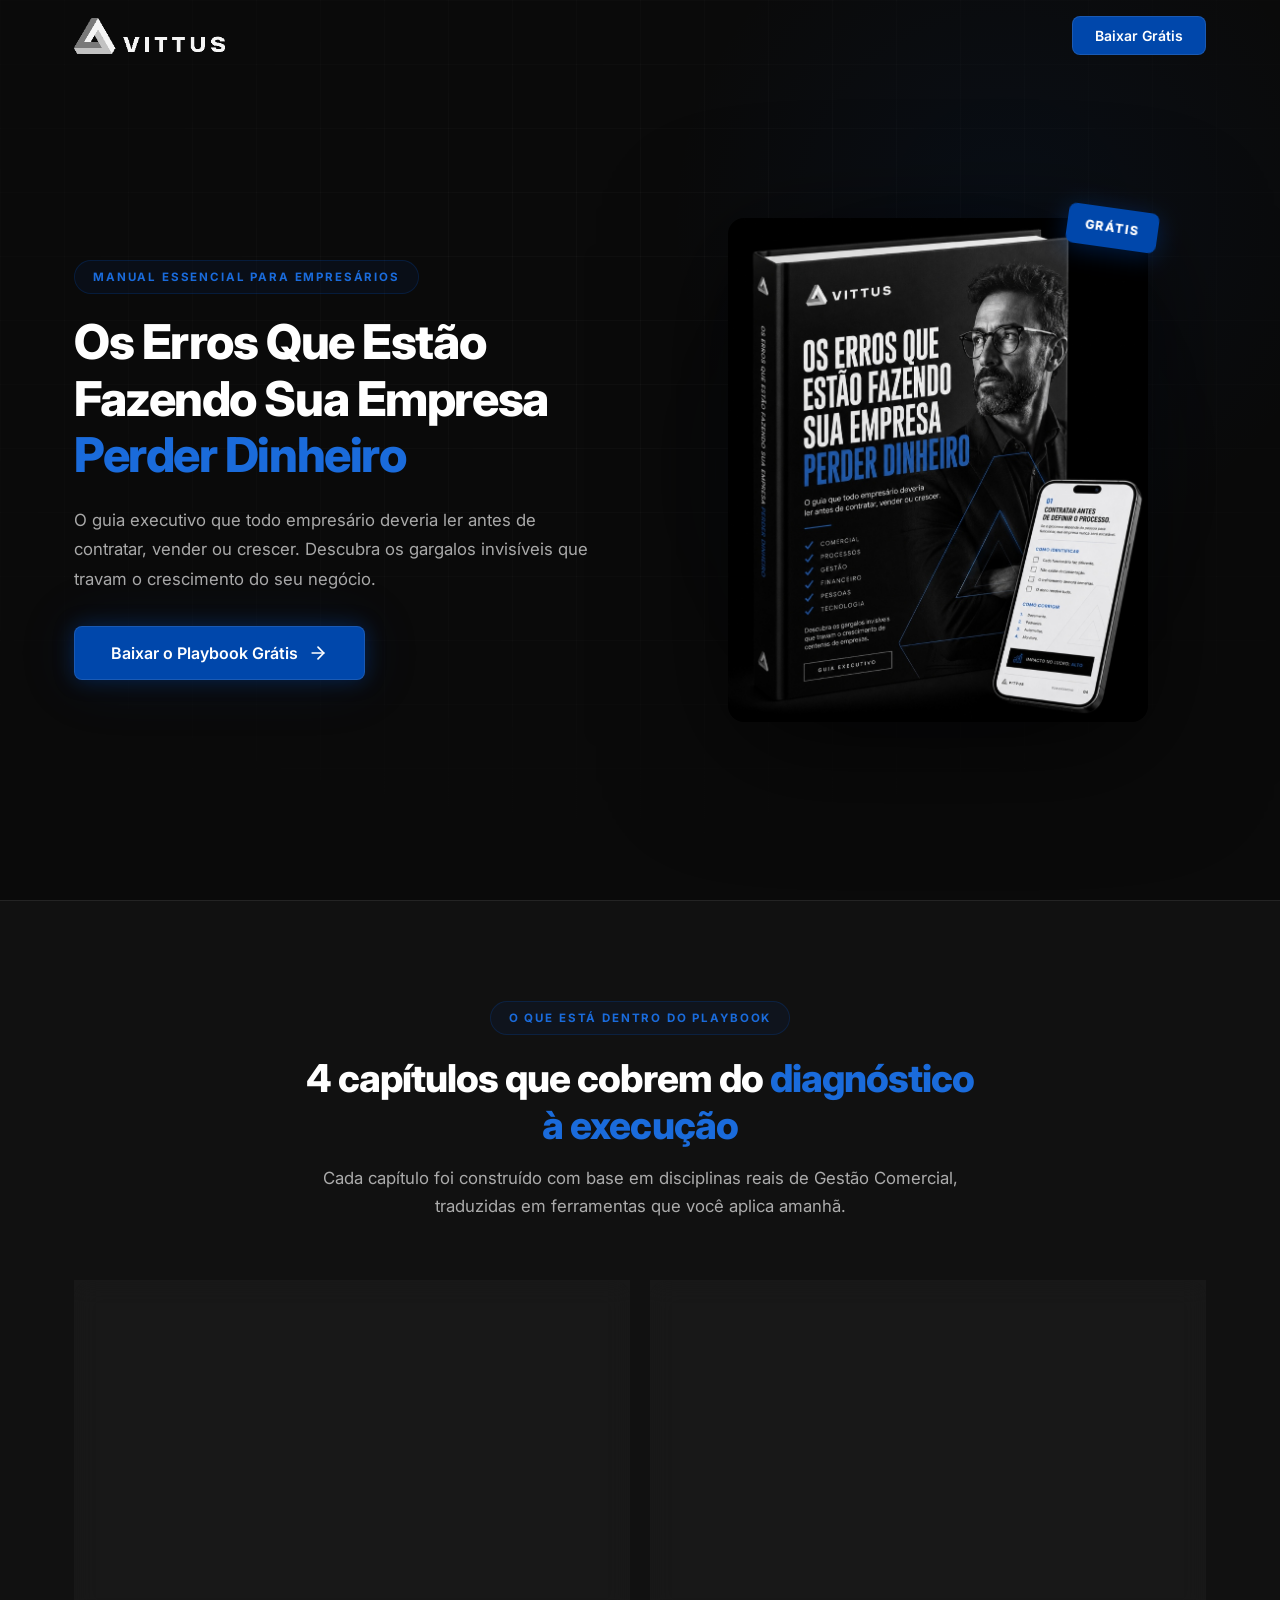
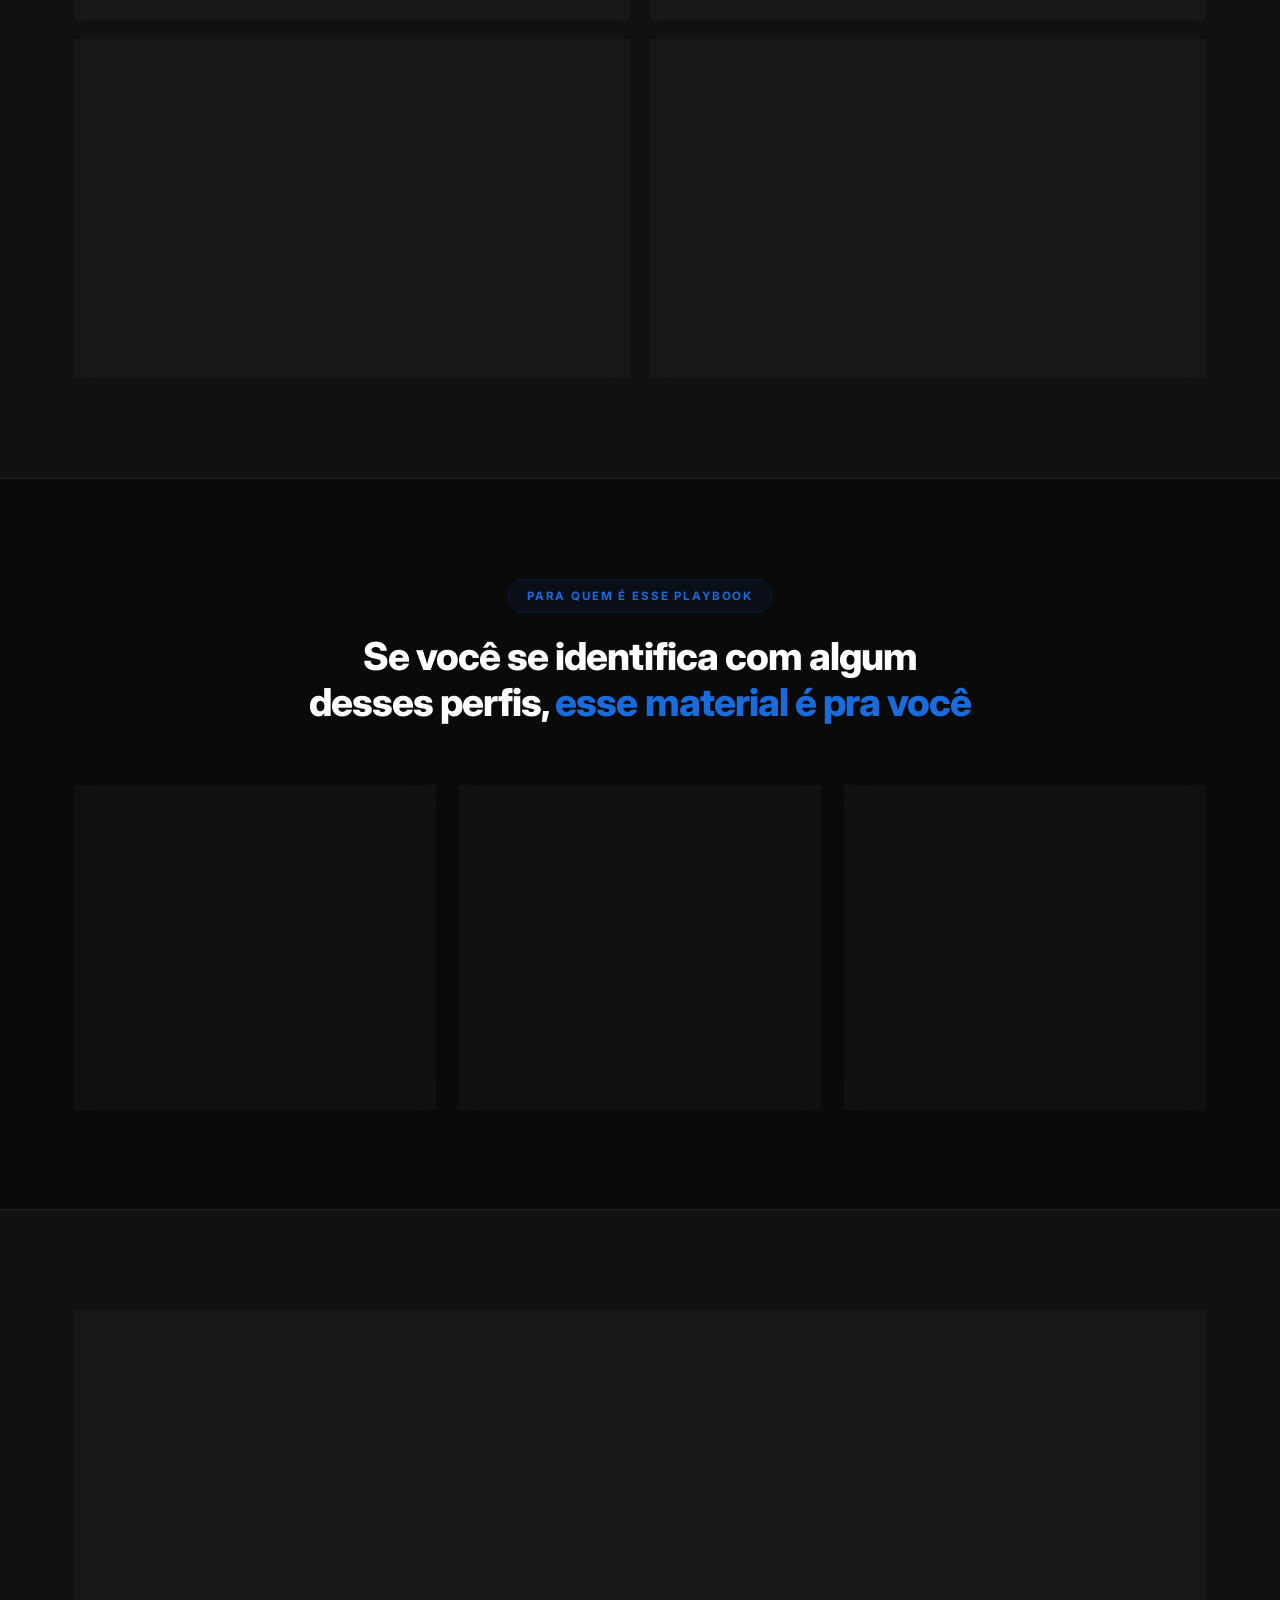
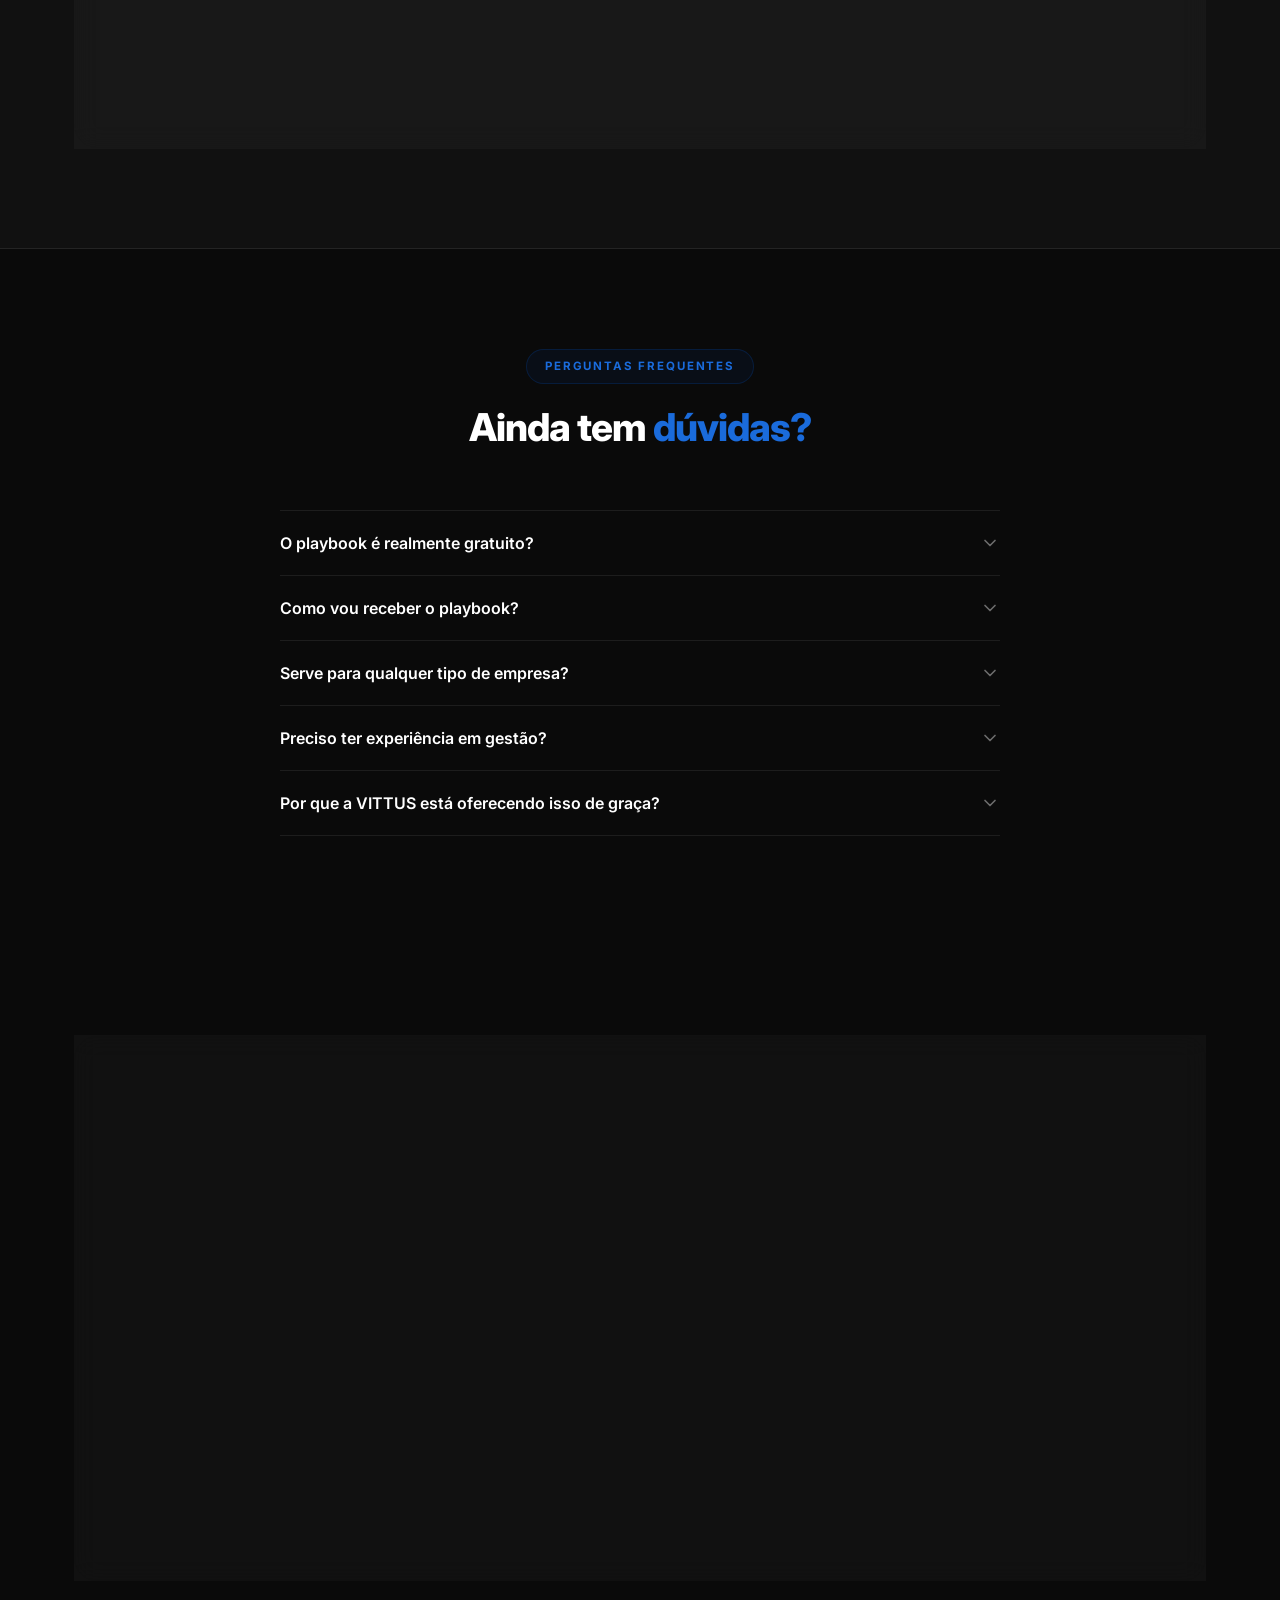
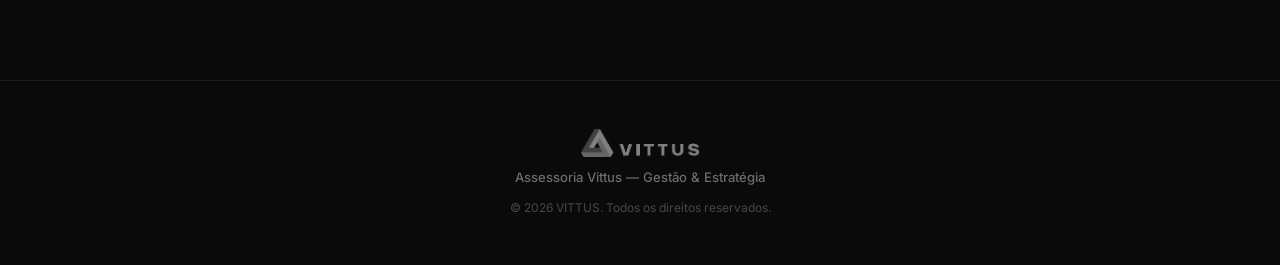
==== playbook/index.html @ aa360cd5 "feat: add playbook landing page" ====
<!DOCTYPE html>
<html lang="pt-BR">
<head>
  <meta charset="UTF-8">
  <meta name="viewport" content="width=device-width, initial-scale=1.0">
  <meta name="description" content="Playbook de Planejamento Estratégico — Manual completo com Porter, Mintzberg e BSC aplicados à realidade das empresas brasileiras. Baixe grátis.">
  <meta name="author" content="Assessoria Vittus — Gestão & Estratégia">
  <title>Playbook de Planejamento Estratégico | VITTUS</title>
  <link rel="preconnect" href="https://fonts.googleapis.com">
  <link rel="preconnect" href="https://fonts.gstatic.com" crossorigin>
  <link href="https://fonts.googleapis.com/css2?family=Inter:wght@400;500;600;700;800;900&display=swap" rel="stylesheet">
  <link rel="stylesheet" href="style.css">
  <link rel="icon" type="image/png" href="logo.png">
</head>
<body>

  <!-- ═══════════════════ HEADER ═══════════════════ -->
  <header class="header" id="header">
    <div class="container header__inner">
      <a href="#" class="header__logo">
        <img src="logo.png" alt="VITTUS — Gestão & Estratégia" width="130" height="auto">
      </a>
      <button class="btn btn--primary btn--sm" data-open-modal>Baixar Grátis</button>
    </div>
  </header>

  <!-- ═══════════════════ HERO ═══════════════════ -->
  <section class="hero">
    <div class="hero__bg-grid"></div>
    <div class="hero__radial-accent"></div>
    <div class="container hero__inner">
      <div class="hero__content reveal">
        <span class="kicker">MANUAL ESSENCIAL PARA EMPRESÁRIOS</span>
        <h1 class="hero__title">Os Erros Que Estão Fazendo Sua Empresa <span class="text-accent">Perder Dinheiro</span></h1>
        <p class="hero__subtitle">O guia executivo que todo empresário deveria ler antes de contratar, vender ou crescer. Descubra os gargalos invisíveis que travam o crescimento do seu negócio.</p>
        <button class="btn btn--primary btn--lg btn--glow" data-open-modal>
          <span>Baixar o Playbook Grátis</span>
          <svg width="20" height="20" viewBox="0 0 24 24" fill="none" stroke="currentColor" stroke-width="2" stroke-linecap="round" stroke-linejoin="round"><path d="M5 12h14"/><path d="m12 5 7 7-7 7"/></svg>
        </button>
      </div>
      <div class="hero__visual reveal">
        <div class="mockup-wrapper">
          <div class="mockup-glow"></div>
          <img src="mockup-playbook.jpg" alt="Playbook de Planejamento Estratégico VITTUS" class="mockup-img" loading="eager">
          <div class="stamp">GRÁTIS</div>
        </div>
      </div>
    </div>
    <div class="hero__fade-bottom"></div>
  </section>

  <!-- ═══════════════════ WHAT'S INSIDE ═══════════════════ -->
  <section class="section section--content" id="conteudo">
    <div class="container">
      <div class="section__header reveal">
        <span class="kicker">O QUE ESTÁ DENTRO DO PLAYBOOK</span>
        <h2 class="section__title">4 capítulos que cobrem do <span class="text-accent">diagnóstico à execução</span></h2>
        <p class="section__subtitle">Cada capítulo foi construído com base em disciplinas reais de Gestão Comercial, traduzidas em ferramentas que você aplica amanhã.</p>
      </div>
      <div class="cards-grid cards-grid--4">
        <div class="card reveal">
          <div class="card__chapter">Capítulo 01</div>
          <div class="card__icon">
            <svg width="32" height="32" viewBox="0 0 24 24" fill="none" stroke="currentColor" stroke-width="1.5" stroke-linecap="round" stroke-linejoin="round"><circle cx="12" cy="12" r="10"/><polygon points="10 8 16 12 10 16 10 8"/></svg>
          </div>
          <h3 class="card__title">Pensamento Estratégico</h3>
          <p class="card__text">Os 5 Ps de Mintzberg — Plano, Padrão, Posição, Perspectiva e Pretexto — e como cada um se aplica à evolução da estratégia corporativa. Da origem militar à demanda moderna.</p>
          <ul class="card__tags">
            <li>Mintzberg</li>
            <li>5 Ps</li>
            <li>Evolução Estratégica</li>
          </ul>
        </div>
        <div class="card reveal">
          <div class="card__chapter">Capítulo 02</div>
          <div class="card__icon">
            <svg width="32" height="32" viewBox="0 0 24 24" fill="none" stroke="currentColor" stroke-width="1.5" stroke-linecap="round" stroke-linejoin="round"><path d="M21 16V8a2 2 0 0 0-1-1.73l-7-4a2 2 0 0 0-2 0l-7 4A2 2 0 0 0 3 8v8a2 2 0 0 0 1 1.73l7 4a2 2 0 0 0 2 0l7-4A2 2 0 0 0 21 16z"/><polyline points="3.27 6.96 12 12.01 20.73 6.96"/><line x1="12" y1="22.08" x2="12" y2="12"/></svg>
          </div>
          <h3 class="card__title">Mapeamento Estratégico</h3>
          <p class="card__text">Cadeia de Valor de Porter aplicada às atividades primárias e de apoio, Benchmarking competitivo estruturado e Matriz SWOT integrada com exemplos práticos de implementação.</p>
          <ul class="card__tags">
            <li>Porter</li>
            <li>SWOT</li>
            <li>Benchmarking</li>
          </ul>
        </div>
        <div class="card reveal">
          <div class="card__chapter">Capítulo 03</div>
          <div class="card__icon">
            <svg width="32" height="32" viewBox="0 0 24 24" fill="none" stroke="currentColor" stroke-width="1.5" stroke-linecap="round" stroke-linejoin="round"><path d="M17 21v-2a4 4 0 0 0-4-4H5a4 4 0 0 0-4 4v2"/><circle cx="9" cy="7" r="4"/><path d="M23 21v-2a4 4 0 0 0-3-3.87"/><path d="M16 3.13a4 4 0 0 1 0 7.75"/></svg>
          </div>
          <h3 class="card__title">Gestão Estratégica de Pessoas</h3>
          <p class="card__text">Balanced Scorecard aplicado ao capital humano — as 4 perspectivas (financeira, clientes, processos, aprendizado), dimensionamento de recursos e avaliação de desempenho organizacional.</p>
          <ul class="card__tags">
            <li>BSC</li>
            <li>Capital Humano</li>
            <li>Desempenho</li>
          </ul>
        </div>
        <div class="card reveal">
          <div class="card__chapter">Caso Prático</div>
          <div class="card__icon">
            <svg width="32" height="32" viewBox="0 0 24 24" fill="none" stroke="currentColor" stroke-width="1.5" stroke-linecap="round" stroke-linejoin="round"><path d="M22 11.08V12a10 10 0 1 1-5.93-9.14"/><polyline points="22 4 12 14.01 9 11.01"/></svg>
          </div>
          <h3 class="card__title">Estudo de Caso: Performance</h3>
          <p class="card__text">O plano de ação exato que aplicamos na Performance: como tiramos a marca do caos operacional e da falta de processos e a transformamos em uma empresa estruturada com vendas previsíveis e escala de lucro.</p>
          <ul class="card__tags">
            <li>Caso Real</li>
            <li>Processos & Rotina</li>
            <li>Escala Lucrativa</li>
          </ul>
        </div>
      </div>
    </div>
  </section>

  <!-- ═══════════════════ WHO IT'S FOR ═══════════════════ -->
  <section class="section section--audience">
    <div class="container">
      <div class="section__header reveal">
        <span class="kicker">PARA QUEM É ESSE PLAYBOOK</span>
        <h2 class="section__title">Se você se identifica com algum desses perfis, <span class="text-accent">esse material é pra você</span></h2>
      </div>
      <div class="audience-grid">
        <div class="audience-card reveal">
          <div class="audience-card__icon">💼</div>
          <h3 class="audience-card__title">Empresários</h3>
          <p class="audience-card__text">Que querem sair do operacional do dia a dia e finalmente ter um plano claro para direcionar o crescimento do negócio com visão de longo prazo.</p>
        </div>
        <div class="audience-card reveal">
          <div class="audience-card__icon">📊</div>
          <h3 class="audience-card__title">Gestores</h3>
          <p class="audience-card__text">Que precisam alinhar equipe e resultados usando metodologia real — não achismo — para entregar metas com consistência e previsibilidade.</p>
        </div>
        <div class="audience-card reveal">
          <div class="audience-card__icon">🚀</div>
          <h3 class="audience-card__title">Empreendedores</h3>
          <p class="audience-card__text">Que estão estruturando o negócio pela primeira vez e precisam de uma base sólida para não construir sobre areia — da estratégia à gestão de pessoas.</p>
        </div>
      </div>
    </div>
  </section>

  <!-- ═══════════════════ WHY VITTUS ═══════════════════ -->
  <section class="section section--vittus">
    <div class="container">
      <div class="vittus-block reveal">
        <div class="vittus-block__content">
          <span class="kicker">QUEM ESTÁ POR TRÁS</span>
          <h2 class="section__title">Por que a <span class="text-accent">VITTUS</span> criou esse material?</h2>
          <p class="vittus-block__text">A <strong>Assessoria Vittus — Gestão & Estratégia</strong> nasceu com um propósito: levar inteligência estratégica de verdade para empresas brasileiras que querem crescer com método.</p>
          <p class="vittus-block__text">Este playbook foi construído a partir de fundamentos reais da formação em <strong>Gestão Comercial</strong> — não é conteúdo genérico de internet. Cada framework, cada modelo e cada estudo de caso foi selecionado por relevância prática e aplicabilidade imediata.</p>
          <p class="vittus-block__text">Nosso compromisso é transformar conhecimento acadêmico em vantagem competitiva real para o seu negócio.</p>
        </div>
        <div class="vittus-block__visual">
          <div class="vittus-logo-showcase">
            <img src="logo.png" alt="VITTUS Logo" class="vittus-logo-img">
            <span class="vittus-logo-label">Gestão & Estratégia</span>
          </div>
        </div>
      </div>
    </div>
  </section>

  <!-- ═══════════════════ FAQ ═══════════════════ -->
  <section class="section section--faq" id="faq">
    <div class="container">
      <div class="section__header reveal">
        <span class="kicker">PERGUNTAS FREQUENTES</span>
        <h2 class="section__title">Ainda tem <span class="text-accent">dúvidas?</span></h2>
      </div>
      <div class="faq-list reveal">
        <div class="faq-item">
          <button class="faq-question" aria-expanded="false">
            <span>O playbook é realmente gratuito?</span>
            <svg class="faq-chevron" width="20" height="20" viewBox="0 0 24 24" fill="none" stroke="currentColor" stroke-width="2" stroke-linecap="round" stroke-linejoin="round"><polyline points="6 9 12 15 18 9"/></svg>
          </button>
          <div class="faq-answer">
            <p>Sim, 100% gratuito. Sem pegadinhas, sem cobranças escondidas. Basta preencher o formulário com seus dados e você receberá o playbook completo diretamente no seu e-mail.</p>
          </div>
        </div>
        <div class="faq-item">
          <button class="faq-question" aria-expanded="false">
            <span>Como vou receber o playbook?</span>
            <svg class="faq-chevron" width="20" height="20" viewBox="0 0 24 24" fill="none" stroke="currentColor" stroke-width="2" stroke-linecap="round" stroke-linejoin="round"><polyline points="6 9 12 15 18 9"/></svg>
          </button>
          <div class="faq-answer">
            <p>Diretamente no seu e-mail, em poucos minutos após o envio do formulário. O playbook chega em formato PDF, otimizado para leitura em qualquer dispositivo.</p>
          </div>
        </div>
        <div class="faq-item">
          <button class="faq-question" aria-expanded="false">
            <span>Serve para qualquer tipo de empresa?</span>
            <svg class="faq-chevron" width="20" height="20" viewBox="0 0 24 24" fill="none" stroke="currentColor" stroke-width="2" stroke-linecap="round" stroke-linejoin="round"><polyline points="6 9 12 15 18 9"/></svg>
          </button>
          <div class="faq-answer">
            <p>Sim. As metodologias abordadas — Porter, Mintzberg, BSC — são universais e aplicáveis a qualquer porte e segmento. O playbook traz exemplos práticos que facilitam a adaptação para a sua realidade específica.</p>
          </div>
        </div>
        <div class="faq-item">
          <button class="faq-question" aria-expanded="false">
            <span>Preciso ter experiência em gestão?</span>
            <svg class="faq-chevron" width="20" height="20" viewBox="0 0 24 24" fill="none" stroke="currentColor" stroke-width="2" stroke-linecap="round" stroke-linejoin="round"><polyline points="6 9 12 15 18 9"/></svg>
          </button>
          <div class="faq-answer">
            <p>Não. O material foi escrito para ser acessível mesmo para quem está começando. Os conceitos são explicados de forma clara, com exemplos reais e aplicação passo a passo.</p>
          </div>
        </div>
        <div class="faq-item">
          <button class="faq-question" aria-expanded="false">
            <span>Por que a VITTUS está oferecendo isso de graça?</span>
            <svg class="faq-chevron" width="20" height="20" viewBox="0 0 24 24" fill="none" stroke="currentColor" stroke-width="2" stroke-linecap="round" stroke-linejoin="round"><polyline points="6 9 12 15 18 9"/></svg>
          </button>
          <div class="faq-answer">
            <p>Porque acreditamos que a primeira impressão precisa ser de valor real. Queremos que você conheça a profundidade do nosso trabalho antes de qualquer conversa comercial. Se o playbook te ajudar, imagine o que uma consultoria personalizada pode fazer.</p>
          </div>
        </div>
      </div>
    </div>
  </section>

  <!-- ═══════════════════ FINAL CTA ═══════════════════ -->
  <section class="section section--final-cta">
    <div class="container">
      <div class="final-cta reveal">
        <div class="final-cta__glow"></div>
        <span class="kicker">SEU PRÓXIMO PASSO COMEÇA AQUI</span>
        <h2 class="final-cta__title">A diferença entre empresas que <span class="text-accent">crescem</span> e as que estagnam é uma só: <span class="text-accent">planejamento</span></h2>
        <p class="final-cta__text">Porter, Mintzberg e Balanced Scorecard reunidos em um único material prático. Baixe agora, aplique amanhã e comece a ver resultados.</p>
        <button class="btn btn--primary btn--lg btn--glow" data-open-modal>
          <span>Quero o Playbook Grátis</span>
          <svg width="20" height="20" viewBox="0 0 24 24" fill="none" stroke="currentColor" stroke-width="2" stroke-linecap="round" stroke-linejoin="round"><path d="M5 12h14"/><path d="m12 5 7 7-7 7"/></svg>
        </button>
      </div>
    </div>
  </section>

  <!-- ═══════════════════ FOOTER ═══════════════════ -->
  <footer class="footer">
    <div class="container footer__inner">
      <img src="logo.png" alt="VITTUS" class="footer__logo" width="100">
      <p class="footer__tagline">Assessoria Vittus — Gestão & Estratégia</p>
      <p class="footer__copy">&copy; 2026 VITTUS. Todos os direitos reservados.</p>
    </div>
  </footer>

  <!-- ═══════════════════ MODAL ═══════════════════ -->
  <div class="modal-overlay" id="leadModal" role="dialog" aria-modal="true" aria-labelledby="modalTitle">
    <div class="modal">
      <button class="modal__close" id="modalClose" aria-label="Fechar">
        <svg width="24" height="24" viewBox="0 0 24 24" fill="none" stroke="currentColor" stroke-width="2" stroke-linecap="round" stroke-linejoin="round"><line x1="18" y1="6" x2="6" y2="18"/><line x1="6" y1="6" x2="18" y2="18"/></svg>
      </button>
      <div class="modal__header">
        <div class="modal__icon">📘</div>
        <h2 class="modal__title" id="modalTitle">Receba o Playbook no seu e-mail</h2>
        <p class="modal__subtitle">Preencha os dados abaixo e enviaremos o material completo direto na sua caixa de entrada.</p>
      </div>
      <form class="modal__form" id="leadForm" novalidate>
        <div class="form-group">
          <label for="name">Nome Completo</label>
          <input type="text" id="name" name="name" placeholder="Seu nome completo" required autocomplete="name">
          <span class="form-error" data-error="name"></span>
        </div>
        <div class="form-group">
          <label for="email">E-mail</label>
          <input type="email" id="email" name="email" placeholder="seu@email.com" required autocomplete="email">
          <span class="form-error" data-error="email"></span>
        </div>
        <div class="form-group">
          <label for="phone">WhatsApp</label>
          <input type="tel" id="phone" name="phone" placeholder="(00) 00000-0000" required autocomplete="tel">
          <span class="form-error" data-error="phone"></span>
        </div>
        <button type="submit" class="btn btn--primary btn--lg btn--full btn--glow" id="submitBtn">
          <span class="btn__text">Enviar e Receber o Playbook</span>
          <span class="btn__loading" hidden>
            <svg class="spinner" width="20" height="20" viewBox="0 0 24 24"><circle cx="12" cy="12" r="10" fill="none" stroke="currentColor" stroke-width="3" stroke-dasharray="30 70" stroke-linecap="round"/></svg>
            Enviando...
          </span>
        </button>
        <p class="modal__privacy">
          <svg width="14" height="14" viewBox="0 0 24 24" fill="none" stroke="currentColor" stroke-width="2" stroke-linecap="round" stroke-linejoin="round"><rect x="3" y="11" width="18" height="11" rx="2" ry="2"/><path d="M7 11V7a5 5 0 0 1 10 0v4"/></svg>
          Seus dados estão 100% seguros. Não enviamos spam.
        </p>
      </form>
      <!-- Success State -->
      <div class="modal__success" id="modalSuccess" hidden>
        <div class="success-icon">📧</div>
        <h3>Playbook enviado no seu e-mail!</h3>
        <p class="success-message">Agora, agende seu Diagnóstico Gratuito para saber como aplicar no seu negócio. Redirecionando...</p>
        <div class="success-progress">
          <div class="success-progress__bar"></div>
        </div>
      </div>
    </div>
  </div>

  <script src="script.js"></script>
</body>
</html>
---- playbook/style.css ----
/* ═══════════════════════════════════════════════════════
   VITTUS PLAYBOOK — Premium Dark Landing Page
   ═══════════════════════════════════════════════════════ */

/* ── Custom Properties ───────────────────────────────── */
:root {
  --bg-primary: #0a0a0a;
  --bg-secondary: #111111;
  --bg-tertiary: #0e0e0e;
  --bg-card: rgba(255, 255, 255, 0.03);
  --bg-card-hover: rgba(255, 255, 255, 0.06);
  --text-primary: #ffffff;
  --text-secondary: rgba(255, 255, 255, 0.65);
  --text-tertiary: rgba(255, 255, 255, 0.4);
  --accent: #0047AB;
  --accent-light: #1a6bdb;
  --accent-lighter: #3d85e0;
  --accent-glow: rgba(0, 71, 171, 0.4);
  --accent-glow-strong: rgba(0, 71, 171, 0.6);
  --accent-subtle: rgba(0, 71, 171, 0.08);
  --accent-border: rgba(0, 71, 171, 0.25);
  --border: rgba(255, 255, 255, 0.08);
  --border-hover: rgba(255, 255, 255, 0.15);
  --radius-sm: 8px;
  --radius-md: 12px;
  --radius-lg: 16px;
  --radius-xl: 24px;
  --radius-full: 9999px;
  --font: 'Inter', -apple-system, BlinkMacSystemFont, 'Segoe UI', sans-serif;
  --transition: 0.3s cubic-bezier(0.4, 0, 0.2, 1);
  --transition-slow: 0.5s cubic-bezier(0.4, 0, 0.2, 1);
  --container: 1180px;
}

/* ── Reset & Base ────────────────────────────────────── */
*, *::before, *::after {
  margin: 0;
  padding: 0;
  box-sizing: border-box;
}

html {
  scroll-behavior: smooth;
  -webkit-font-smoothing: antialiased;
  -moz-osx-font-smoothing: grayscale;
}

body {
  font-family: var(--font);
  background: var(--bg-primary);
  color: var(--text-primary);
  line-height: 1.6;
  overflow-x: hidden;
}

img {
  max-width: 100%;
  height: auto;
  display: block;
}

button {
  cursor: pointer;
  font-family: inherit;
  border: none;
  background: none;
}

a {
  text-decoration: none;
  color: inherit;
}

input {
  font-family: inherit;
}

/* ── Container ───────────────────────────────────────── */
.container {
  width: 100%;
  max-width: var(--container);
  margin: 0 auto;
  padding: 0 24px;
}

/* ── Typography ──────────────────────────────────────── */
.text-accent {
  color: var(--accent-light);
}

.kicker {
  display: inline-block;
  font-size: 0.72rem;
  font-weight: 700;
  letter-spacing: 0.16em;
  color: var(--accent-light);
  background: var(--accent-subtle);
  border: 1px solid var(--accent-border);
  padding: 7px 18px;
  border-radius: var(--radius-full);
  margin-bottom: 20px;
}

/* ── Buttons ─────────────────────────────────────────── */
.btn {
  display: inline-flex;
  align-items: center;
  justify-content: center;
  gap: 10px;
  font-weight: 600;
  border-radius: var(--radius-sm);
  transition: all var(--transition);
  position: relative;
  overflow: hidden;
  white-space: nowrap;
}

.btn--primary {
  background: var(--accent);
  color: #fff;
  border: 1px solid rgba(255, 255, 255, 0.1);
}

.btn--primary:hover {
  background: var(--accent-light);
  transform: translateY(-2px);
  box-shadow: 0 8px 24px rgba(0, 71, 171, 0.3);
}

.btn--outline {
  background: transparent;
  color: var(--text-secondary);
  border: 1px solid var(--border-hover);
}

.btn--outline:hover {
  background: rgba(255, 255, 255, 0.04);
  color: var(--text-primary);
  border-color: rgba(255, 255, 255, 0.25);
}

.btn--sm {
  padding: 10px 22px;
  font-size: 0.875rem;
}

.btn--lg {
  padding: 16px 36px;
  font-size: 1rem;
}

.btn--full {
  width: 100%;
}

.btn--glow {
  box-shadow: 0 0 20px var(--accent-glow), 0 0 60px rgba(0, 71, 171, 0.15);
}

.btn--glow:hover {
  box-shadow: 0 0 30px var(--accent-glow-strong), 0 0 80px rgba(0, 71, 171, 0.25);
}

/* Animated gradient border on CTA */
.btn--lg::before {
  content: '';
  position: absolute;
  inset: -2px;
  border-radius: inherit;
  background: linear-gradient(135deg, var(--accent), transparent 40%, transparent 60%, var(--accent));
  background-size: 300% 300%;
  animation: gradientShift 4s ease infinite;
  z-index: -1;
  opacity: 0;
  transition: opacity var(--transition);
}

.btn--lg:hover::before {
  opacity: 1;
}

@keyframes gradientShift {
  0%, 100% { background-position: 0% 50%; }
  50% { background-position: 100% 50%; }
}

/* ═══════════════════════════════════════════════════════
   HEADER
   ═══════════════════════════════════════════════════════ */
.header {
  position: fixed;
  top: 0;
  left: 0;
  right: 0;
  z-index: 100;
  padding: 16px 0;
  transition: all var(--transition);
  background: transparent;
}

.header.scrolled {
  background: rgba(10, 10, 10, 0.88);
  backdrop-filter: blur(24px) saturate(180%);
  -webkit-backdrop-filter: blur(24px) saturate(180%);
  border-bottom: 1px solid var(--border);
  padding: 12px 0;
}

.header__inner {
  display: flex;
  align-items: center;
  justify-content: space-between;
}

.header__logo img {
  height: 36px;
  width: auto;
}

/* ═══════════════════════════════════════════════════════
   HERO SECTION
   ═══════════════════════════════════════════════════════ */
.hero {
  position: relative;
  min-height: 100vh;
  display: flex;
  align-items: center;
  padding: 120px 0 80px;
  overflow: hidden;
}

/* Subtle grid pattern */
.hero__bg-grid {
  position: absolute;
  inset: 0;
  background-image:
    linear-gradient(rgba(255, 255, 255, 0.025) 1px, transparent 1px),
    linear-gradient(90deg, rgba(255, 255, 255, 0.025) 1px, transparent 1px);
  background-size: 64px 64px;
  mask-image: radial-gradient(ellipse 80% 70% at 50% 35%, black 20%, transparent 100%);
  -webkit-mask-image: radial-gradient(ellipse 80% 70% at 50% 35%, black 20%, transparent 100%);
}

/* Radial accent glow */
.hero__radial-accent {
  position: absolute;
  top: -20%;
  right: -10%;
  width: 800px;
  height: 800px;
  background: radial-gradient(circle, rgba(0, 71, 171, 0.08) 0%, transparent 60%);
  pointer-events: none;
}

.hero__inner {
  display: grid;
  grid-template-columns: 1fr 1fr;
  gap: 60px;
  align-items: center;
  position: relative;
  z-index: 1;
}

.hero__content {
  max-width: 580px;
}

.hero__title {
  font-size: clamp(1.85rem, 3.8vw, 3rem);
  font-weight: 800;
  line-height: 1.18;
  margin-bottom: 22px;
  letter-spacing: -0.03em;
}

.hero__subtitle {
  font-size: 1.05rem;
  color: var(--text-secondary);
  line-height: 1.75;
  margin-bottom: 32px;
}

.hero__proof {
  display: flex;
  align-items: center;
  gap: 24px;
  margin-top: 40px;
}

.proof-item {
  display: flex;
  flex-direction: column;
}

.proof-item strong {
  font-size: 1.5rem;
  font-weight: 800;
  color: var(--text-primary);
  letter-spacing: -0.02em;
}

.proof-item span {
  font-size: 0.75rem;
  color: var(--text-tertiary);
  text-transform: uppercase;
  letter-spacing: 0.08em;
  font-weight: 500;
}

.proof-divider {
  width: 1px;
  height: 36px;
  background: var(--border);
}

/* Mockup */
.hero__visual {
  display: flex;
  justify-content: center;
  align-items: center;
}

.mockup-wrapper {
  position: relative;
  display: flex;
  justify-content: center;
  align-items: center;
}

.mockup-glow {
  position: absolute;
  width: 85%;
  height: 85%;
  background: radial-gradient(circle, var(--accent-glow-strong) 0%, rgba(0, 71, 171, 0.15) 40%, transparent 70%);
  border-radius: 50%;
  filter: blur(60px);
  animation: glowPulse 4s ease-in-out infinite;
}

@keyframes glowPulse {
  0%, 100% { opacity: 0.5; transform: scale(1); }
  50% { opacity: 0.9; transform: scale(1.1); }
}

.mockup-img {
  position: relative;
  z-index: 2;
  max-width: 420px;
  width: 100%;
  border-radius: var(--radius-lg);
  animation: float 6s ease-in-out infinite;
  filter: drop-shadow(0 25px 60px rgba(0, 0, 0, 0.6));
}

@keyframes float {
  0%, 100% { transform: translateY(0) rotate(0deg); }
  25% { transform: translateY(-10px) rotate(0.5deg); }
  50% { transform: translateY(-18px) rotate(0deg); }
  75% { transform: translateY(-8px) rotate(-0.5deg); }
}

.stamp {
  position: absolute;
  top: -10px;
  right: -10px;
  z-index: 3;
  background: var(--accent);
  color: #fff;
  font-size: 0.78rem;
  font-weight: 800;
  letter-spacing: 0.12em;
  padding: 10px 18px;
  border-radius: var(--radius-sm);
  box-shadow: 0 4px 24px var(--accent-glow);
  transform: rotate(8deg);
  animation: stampPop 0.5s ease 1s both;
}

@keyframes stampPop {
  0% { transform: rotate(8deg) scale(0); }
  60% { transform: rotate(8deg) scale(1.15); }
  100% { transform: rotate(8deg) scale(1); }
}

.hero__fade-bottom {
  position: absolute;
  bottom: 0;
  left: 0;
  right: 0;
  height: 140px;
  background: linear-gradient(to bottom, transparent, var(--bg-primary));
  pointer-events: none;
}

/* ═══════════════════════════════════════════════════════
   SECTIONS COMMON
   ═══════════════════════════════════════════════════════ */
.section {
  padding: 100px 0;
  position: relative;
}

.section__header {
  text-align: center;
  max-width: 680px;
  margin: 0 auto 60px;
}

.section__title {
  font-size: clamp(1.7rem, 3vw, 2.5rem);
  font-weight: 800;
  line-height: 1.2;
  margin-bottom: 16px;
  letter-spacing: -0.025em;
}

.section__subtitle {
  font-size: 1.05rem;
  color: var(--text-secondary);
  line-height: 1.7;
}

/* ═══════════════════════════════════════════════════════
   WHAT'S INSIDE — CHAPTER CARDS
   ═══════════════════════════════════════════════════════ */
.section--content {
  background: var(--bg-secondary);
  border-top: 1px solid var(--border);
  border-bottom: 1px solid var(--border);
}

.cards-grid {
  display: grid;
  grid-template-columns: repeat(2, 1fr);
  gap: 20px;
}

.cards-grid--4 {
  grid-template-columns: repeat(2, 1fr);
}

.card {
  background: var(--bg-card);
  border: 1px solid var(--border);
  border-radius: var(--radius-lg);
  padding: 36px 30px 30px;
  transition: all var(--transition);
  backdrop-filter: blur(12px);
  -webkit-backdrop-filter: blur(12px);
  position: relative;
  overflow: hidden;
  display: flex;
  flex-direction: column;
}

/* Top accent line */
.card::before {
  content: '';
  position: absolute;
  top: 0;
  left: 0;
  right: 0;
  height: 2px;
  background: linear-gradient(90deg, transparent, var(--accent), transparent);
  opacity: 0;
  transition: opacity var(--transition);
}

/* Subtle radial glow on hover */
.card::after {
  content: '';
  position: absolute;
  top: -50%;
  left: -50%;
  width: 200%;
  height: 200%;
  background: radial-gradient(circle at 50% 80%, rgba(0, 71, 171, 0.04) 0%, transparent 50%);
  opacity: 0;
  transition: opacity var(--transition);
  pointer-events: none;
}

.card:hover {
  background: var(--bg-card-hover);
  border-color: var(--border-hover);
  transform: translateY(-6px);
  box-shadow:
    0 24px 48px rgba(0, 0, 0, 0.35),
    0 0 40px rgba(0, 71, 171, 0.06);
}

.card:hover::before {
  opacity: 1;
}

.card:hover::after {
  opacity: 1;
}

.card__chapter {
  display: inline-block;
  font-size: 0.68rem;
  font-weight: 700;
  letter-spacing: 0.12em;
  text-transform: uppercase;
  color: var(--accent-light);
  background: var(--accent-subtle);
  border: 1px solid var(--accent-border);
  padding: 4px 12px;
  border-radius: var(--radius-full);
  margin-bottom: 18px;
  width: fit-content;
}

.card__icon {
  margin-bottom: 16px;
  color: var(--accent-light);
  display: inline-flex;
  align-items: center;
  justify-content: center;
  width: 52px;
  height: 52px;
  background: var(--accent-subtle);
  border-radius: var(--radius-md);
  border: 1px solid var(--accent-border);
}

.card__title {
  font-size: 1.15rem;
  font-weight: 700;
  margin-bottom: 10px;
  color: var(--text-primary);
}

.card__text {
  font-size: 0.88rem;
  color: var(--text-secondary);
  line-height: 1.7;
  flex-grow: 1;
}

.card__tags {
  display: flex;
  flex-wrap: wrap;
  gap: 6px;
  margin-top: 18px;
  list-style: none;
}

.card__tags li {
  font-size: 0.7rem;
  font-weight: 600;
  color: var(--text-tertiary);
  background: rgba(255, 255, 255, 0.04);
  border: 1px solid var(--border);
  padding: 4px 10px;
  border-radius: var(--radius-full);
  letter-spacing: 0.02em;
}

/* ═══════════════════════════════════════════════════════
   WHO IT'S FOR — AUDIENCE
   ═══════════════════════════════════════════════════════ */
.audience-grid {
  display: grid;
  grid-template-columns: repeat(3, 1fr);
  gap: 24px;
}

.audience-card {
  text-align: center;
  padding: 48px 32px;
  border-radius: var(--radius-lg);
  border: 1px solid var(--border);
  background: var(--bg-card);
  backdrop-filter: blur(12px);
  -webkit-backdrop-filter: blur(12px);
  transition: all var(--transition);
  position: relative;
  overflow: hidden;
}

.audience-card::after {
  content: '';
  position: absolute;
  inset: 0;
  border-radius: inherit;
  background: radial-gradient(circle at 50% 0%, rgba(0, 71, 171, 0.1) 0%, transparent 60%);
  opacity: 0;
  transition: opacity var(--transition);
}

.audience-card:hover {
  border-color: var(--border-hover);
  transform: translateY(-6px);
  box-shadow: 0 24px 48px rgba(0, 0, 0, 0.35);
}

.audience-card:hover::after {
  opacity: 1;
}

.audience-card__icon {
  font-size: 2.5rem;
  margin-bottom: 20px;
  display: inline-block;
  position: relative;
  z-index: 1;
}

.audience-card__title {
  font-size: 1.25rem;
  font-weight: 700;
  margin-bottom: 12px;
  position: relative;
  z-index: 1;
}

.audience-card__text {
  font-size: 0.9rem;
  color: var(--text-secondary);
  line-height: 1.7;
  position: relative;
  z-index: 1;
}

/* ═══════════════════════════════════════════════════════
   WHY VITTUS
   ═══════════════════════════════════════════════════════ */
.section--vittus {
  background: var(--bg-secondary);
  border-top: 1px solid var(--border);
  border-bottom: 1px solid var(--border);
}

.vittus-block {
  display: grid;
  grid-template-columns: 1fr auto;
  gap: 60px;
  align-items: center;
  padding: 48px;
  border-radius: var(--radius-xl);
  background: var(--bg-card);
  border: 1px solid var(--border);
  backdrop-filter: blur(12px);
  -webkit-backdrop-filter: blur(12px);
  position: relative;
  overflow: hidden;
}

.vittus-block::before {
  content: '';
  position: absolute;
  top: -60%;
  right: -20%;
  width: 500px;
  height: 500px;
  background: radial-gradient(circle, rgba(0, 71, 171, 0.06) 0%, transparent 70%);
  border-radius: 50%;
  pointer-events: none;
}

.vittus-block__content {
  position: relative;
  z-index: 1;
}

.vittus-block__content .section__title {
  text-align: left;
}

.vittus-block__text {
  font-size: 0.95rem;
  color: var(--text-secondary);
  line-height: 1.8;
  margin-bottom: 16px;
}

.vittus-block__text:last-child {
  margin-bottom: 0;
}

.vittus-block__text strong {
  color: var(--text-primary);
  font-weight: 600;
}

.vittus-block__visual {
  position: relative;
  z-index: 1;
}

.vittus-logo-showcase {
  display: flex;
  flex-direction: column;
  align-items: center;
  gap: 16px;
  padding: 40px;
  border-radius: var(--radius-lg);
  border: 1px solid var(--border);
  background: rgba(255, 255, 255, 0.02);
}

.vittus-logo-img {
  width: 100px;
  height: auto;
  opacity: 0.8;
  filter: drop-shadow(0 0 30px rgba(0, 71, 171, 0.3));
}

.vittus-logo-label {
  font-size: 0.75rem;
  font-weight: 600;
  color: var(--text-tertiary);
  letter-spacing: 0.08em;
  text-transform: uppercase;
}

/* ═══════════════════════════════════════════════════════
   FAQ
   ═══════════════════════════════════════════════════════ */
.section--faq {
  background: var(--bg-primary);
}

.faq-list {
  max-width: 720px;
  margin: 0 auto;
}

.faq-item {
  border-bottom: 1px solid var(--border);
}

.faq-item:first-child {
  border-top: 1px solid var(--border);
}

.faq-question {
  width: 100%;
  display: flex;
  align-items: center;
  justify-content: space-between;
  padding: 22px 0;
  font-size: 1rem;
  font-weight: 600;
  color: var(--text-primary);
  text-align: left;
  transition: color var(--transition);
}

.faq-question:hover {
  color: var(--accent-light);
}

.faq-chevron {
  flex-shrink: 0;
  transition: transform var(--transition);
  color: var(--text-tertiary);
}

.faq-item.active .faq-chevron {
  transform: rotate(180deg);
  color: var(--accent-light);
}

.faq-answer {
  max-height: 0;
  overflow: hidden;
  transition: max-height 0.4s cubic-bezier(0.4, 0, 0.2, 1), padding 0.4s cubic-bezier(0.4, 0, 0.2, 1);
}

.faq-item.active .faq-answer {
  max-height: 300px;
}

.faq-answer p {
  padding-bottom: 22px;
  color: var(--text-secondary);
  font-size: 0.93rem;
  line-height: 1.75;
}

/* ═══════════════════════════════════════════════════════
   FINAL CTA
   ═══════════════════════════════════════════════════════ */
.final-cta {
  text-align: center;
  padding: 80px 40px;
  border-radius: var(--radius-xl);
  border: 1px solid var(--border);
  background: var(--bg-card);
  backdrop-filter: blur(12px);
  -webkit-backdrop-filter: blur(12px);
  position: relative;
  overflow: hidden;
}

.final-cta__glow {
  position: absolute;
  top: -50%;
  left: 50%;
  transform: translateX(-50%);
  width: 500px;
  height: 500px;
  background: radial-gradient(circle, rgba(0, 71, 171, 0.15) 0%, transparent 70%);
  border-radius: 50%;
  pointer-events: none;
}

.final-cta__title {
  font-size: clamp(1.6rem, 3vw, 2.35rem);
  font-weight: 800;
  line-height: 1.25;
  margin-bottom: 18px;
  letter-spacing: -0.025em;
  position: relative;
  z-index: 1;
  max-width: 700px;
  margin-left: auto;
  margin-right: auto;
}

.final-cta__text {
  font-size: 1.02rem;
  color: var(--text-secondary);
  max-width: 540px;
  margin: 0 auto 32px;
  line-height: 1.7;
  position: relative;
  z-index: 1;
}

.final-cta .kicker {
  position: relative;
  z-index: 1;
}

.final-cta .btn {
  position: relative;
  z-index: 1;
}

/* ═══════════════════════════════════════════════════════
   FOOTER
   ═══════════════════════════════════════════════════════ */
.footer {
  padding: 48px 0;
  border-top: 1px solid var(--border);
}

.footer__inner {
  display: flex;
  flex-direction: column;
  align-items: center;
  gap: 10px;
}

.footer__logo {
  height: 28px;
  width: auto;
  opacity: 0.5;
}

.footer__tagline {
  font-size: 0.82rem;
  color: var(--text-tertiary);
  font-weight: 500;
}

.footer__copy {
  font-size: 0.75rem;
  color: rgba(255, 255, 255, 0.25);
}

/* ═══════════════════════════════════════════════════════
   MODAL
   ═══════════════════════════════════════════════════════ */
.modal-overlay {
  position: fixed;
  inset: 0;
  z-index: 1000;
  display: flex;
  align-items: center;
  justify-content: center;
  padding: 24px;
  background: rgba(0, 0, 0, 0.75);
  backdrop-filter: blur(12px);
  -webkit-backdrop-filter: blur(12px);
  opacity: 0;
  visibility: hidden;
  transition: all 0.35s ease;
  overflow-y: auto; /* Ensures form is scrollable on small mobile viewports */
}

.modal-overlay.active {
  opacity: 1;
  visibility: visible;
}

.modal {
  background: #131313;
  border: 1px solid var(--border-hover);
  border-radius: var(--radius-xl);
  padding: 40px;
  width: 100%;
  max-width: 480px;
  position: relative;
  transform: translateY(24px) scale(0.95);
  transition: transform 0.4s cubic-bezier(0.4, 0, 0.2, 1);
  box-shadow:
    0 40px 100px rgba(0, 0, 0, 0.6),
    0 0 80px rgba(0, 71, 171, 0.08),
    inset 0 1px 0 rgba(255, 255, 255, 0.04);
}

.modal-overlay.active .modal {
  transform: translateY(0) scale(1);
}

.modal__close {
  position: absolute;
  top: 12px;
  right: 12px;
  width: 44px;
  height: 44px;
  display: flex;
  align-items: center;
  justify-content: center;
  border-radius: var(--radius-sm);
  color: var(--text-tertiary);
  transition: all var(--transition);
}

.modal__close:hover {
  background: rgba(255, 255, 255, 0.06);
  color: var(--text-primary);
}

.modal__header {
  text-align: center;
  margin-bottom: 28px;
}

.modal__icon {
  font-size: 2.5rem;
  margin-bottom: 12px;
}

.modal__title {
  font-size: 1.35rem;
  font-weight: 800;
  margin-bottom: 8px;
  letter-spacing: -0.02em;
}

.modal__subtitle {
  font-size: 0.88rem;
  color: var(--text-secondary);
  line-height: 1.6;
}

/* Form */
.form-group {
  margin-bottom: 16px;
}

.form-group label {
  display: block;
  font-size: 0.78rem;
  font-weight: 600;
  color: var(--text-secondary);
  margin-bottom: 6px;
  text-transform: uppercase;
  letter-spacing: 0.06em;
}

.form-group input {
  width: 100%;
  padding: 14px 16px;
  background: rgba(255, 255, 255, 0.04);
  border: 1px solid var(--border);
  border-radius: var(--radius-sm);
  color: var(--text-primary);
  font-size: 16px; /* Prevents iOS auto-zoom on focus */
  transition: all var(--transition);
  outline: none;
}

.form-group input::placeholder {
  color: var(--text-tertiary);
}

.form-group input:focus {
  border-color: var(--accent);
  background: rgba(0, 71, 171, 0.05);
  box-shadow: 0 0 0 3px rgba(0, 71, 171, 0.15);
}

.form-group input.error {
  border-color: #ef4444;
  box-shadow: 0 0 0 3px rgba(239, 68, 68, 0.15);
}

.form-error {
  display: block;
  font-size: 0.75rem;
  color: #ef4444;
  margin-top: 4px;
  min-height: 1em;
}

.modal__form .btn {
  margin-top: 8px;
}

.modal__privacy {
  display: flex;
  align-items: center;
  justify-content: center;
  gap: 6px;
  margin-top: 16px;
  font-size: 0.73rem;
  color: var(--text-tertiary);
}

/* Success state */
.modal__success {
  text-align: center;
  padding: 20px 0;
}

.success-icon {
  font-size: 3rem;
  margin-bottom: 16px;
  animation: successPop 0.5s ease;
}

@keyframes successPop {
  0% { transform: scale(0); }
  60% { transform: scale(1.2); }
  100% { transform: scale(1); }
}

.modal__success h3 {
  font-size: 1.35rem;
  font-weight: 800;
  margin-bottom: 8px;
  letter-spacing: -0.02em;
}

.success-message {
  color: var(--text-secondary);
  font-size: 0.93rem;
  margin-bottom: 16px;
}

/* Progress bar for redirect countdown */
.success-progress {
  width: 100%;
  height: 3px;
  background: rgba(255, 255, 255, 0.06);
  border-radius: var(--radius-full);
  overflow: hidden;
  margin-bottom: 8px;
}

.success-progress__bar {
  height: 100%;
  width: 0%;
  background: linear-gradient(90deg, var(--accent), var(--accent-lighter));
  border-radius: var(--radius-full);
  transition: width 3s linear;
}

.success-progress__bar.animate {
  width: 100%;
}

/* Spinner */
.spinner {
  animation: spin 1s linear infinite;
}

@keyframes spin {
  to { transform: rotate(360deg); }
}

/* ═══════════════════════════════════════════════════════
   SCROLL REVEAL ANIMATIONS
   ═══════════════════════════════════════════════════════ */
.reveal {
  opacity: 0;
  transform: translateY(30px);
  transition: opacity 0.7s cubic-bezier(0.4, 0, 0.2, 1), transform 0.7s cubic-bezier(0.4, 0, 0.2, 1);
}

.reveal.visible {
  opacity: 1;
  transform: translateY(0);
}

/* Stagger animation for cards */
.cards-grid .card:nth-child(1) { transition-delay: 0s; }
.cards-grid .card:nth-child(2) { transition-delay: 0.12s; }
.cards-grid .card:nth-child(3) { transition-delay: 0.24s; }
.cards-grid .card:nth-child(4) { transition-delay: 0.36s; }

.audience-grid .audience-card:nth-child(1) { transition-delay: 0s; }
.audience-grid .audience-card:nth-child(2) { transition-delay: 0.15s; }
.audience-grid .audience-card:nth-child(3) { transition-delay: 0.3s; }

/* ═══════════════════════════════════════════════════════
   RESPONSIVE — TABLET
   ═══════════════════════════════════════════════════════ */
@media (max-width: 968px) {
  .hero__inner {
    grid-template-columns: 1fr;
    gap: 48px;
    text-align: center;
  }

  .hero__content {
    max-width: 620px;
    margin: 0 auto;
  }

  .hero__proof {
    justify-content: center;
  }

  .mockup-img {
    max-width: 340px;
  }

  .cards-grid,
  .cards-grid--4 {
    grid-template-columns: repeat(2, 1fr);
  }

  .audience-grid {
    grid-template-columns: repeat(2, 1fr);
  }

  .audience-grid .audience-card:last-child {
    grid-column: 1 / -1;
    max-width: 420px;
    margin: 0 auto;
  }

  .vittus-block {
    grid-template-columns: 1fr;
    gap: 40px;
    padding: 36px;
    text-align: center;
  }

  .vittus-block__content .section__title {
    text-align: center;
  }

  .vittus-logo-showcase {
    max-width: 200px;
    margin: 0 auto;
  }
}

/* ═══════════════════════════════════════════════════════
   RESPONSIVE — MOBILE
   ═══════════════════════════════════════════════════════ */
@media (max-width: 640px) {
  .section {
    padding: 72px 0;
  }

  .hero {
    padding: 100px 0 60px;
    min-height: auto;
  }

  .hero__title {
    font-size: 1.65rem;
  }

  .hero__subtitle {
    font-size: 0.92rem;
  }

  .hero__proof {
    flex-direction: column;
    gap: 16px;
  }

  .proof-divider {
    width: 36px;
    height: 1px;
  }

  .cards-grid,
  .cards-grid--4 {
    grid-template-columns: 1fr;
  }

  .audience-grid {
    grid-template-columns: 1fr;
  }

  .audience-grid .audience-card:last-child {
    max-width: none;
  }

  .final-cta {
    padding: 48px 24px;
  }

  .final-cta__title {
    font-size: 1.4rem;
  }

  .modal-overlay {
    align-items: flex-start;
    padding: 16px;
  }

  .modal {
    padding: 28px 22px;
    margin: 32px auto;
    border-radius: var(--radius-lg);
  }

  .btn--lg {
    padding: 14px 28px;
    font-size: 0.9rem;
  }

  .faq-question {
    font-size: 0.9rem;
    padding: 18px 0;
  }

  .section__title {
    font-size: 1.45rem;
  }

  .section__header {
    margin-bottom: 40px;
  }

  .header__logo img {
    height: 28px;
  }

  .vittus-block {
    padding: 28px 22px;
  }

  .vittus-block__text {
    font-size: 0.88rem;
  }
}

/* ── Utility ─────────────────────────────────────────── */
[hidden] {
  display: none !important;
}
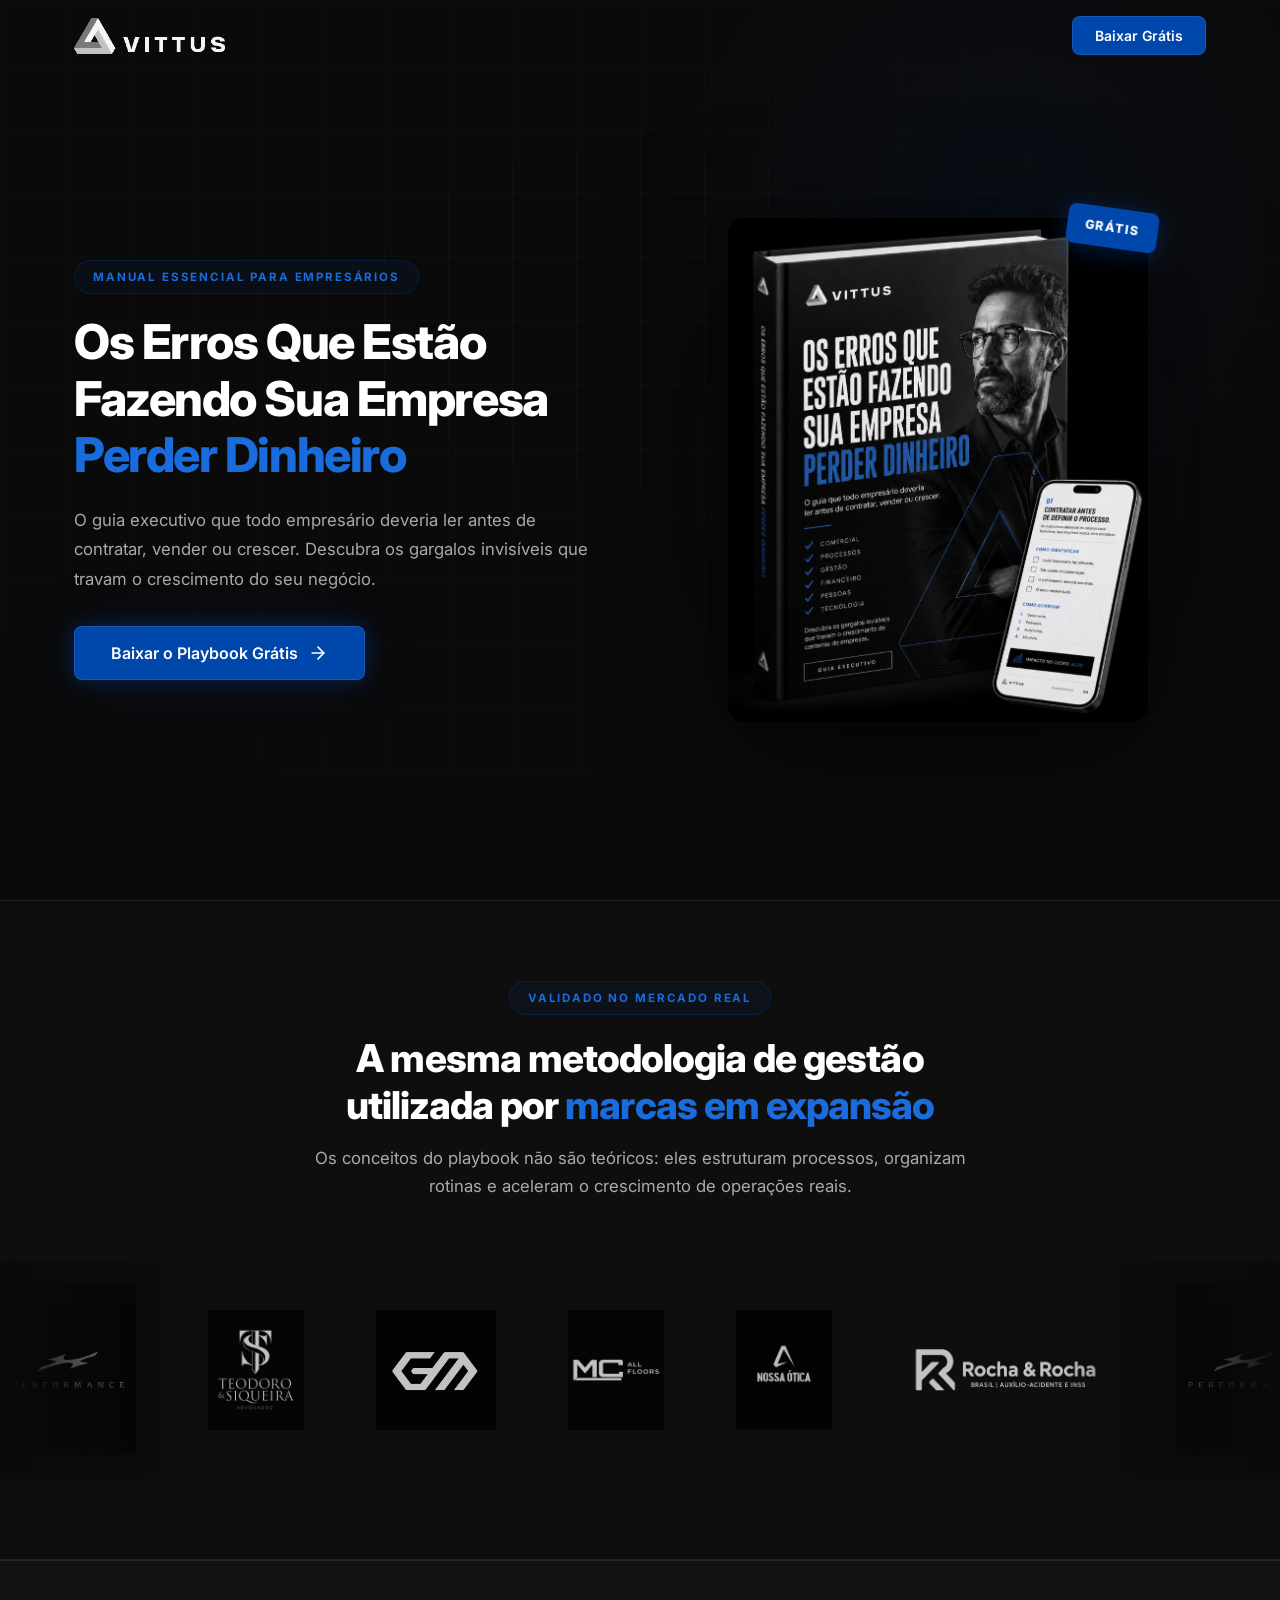
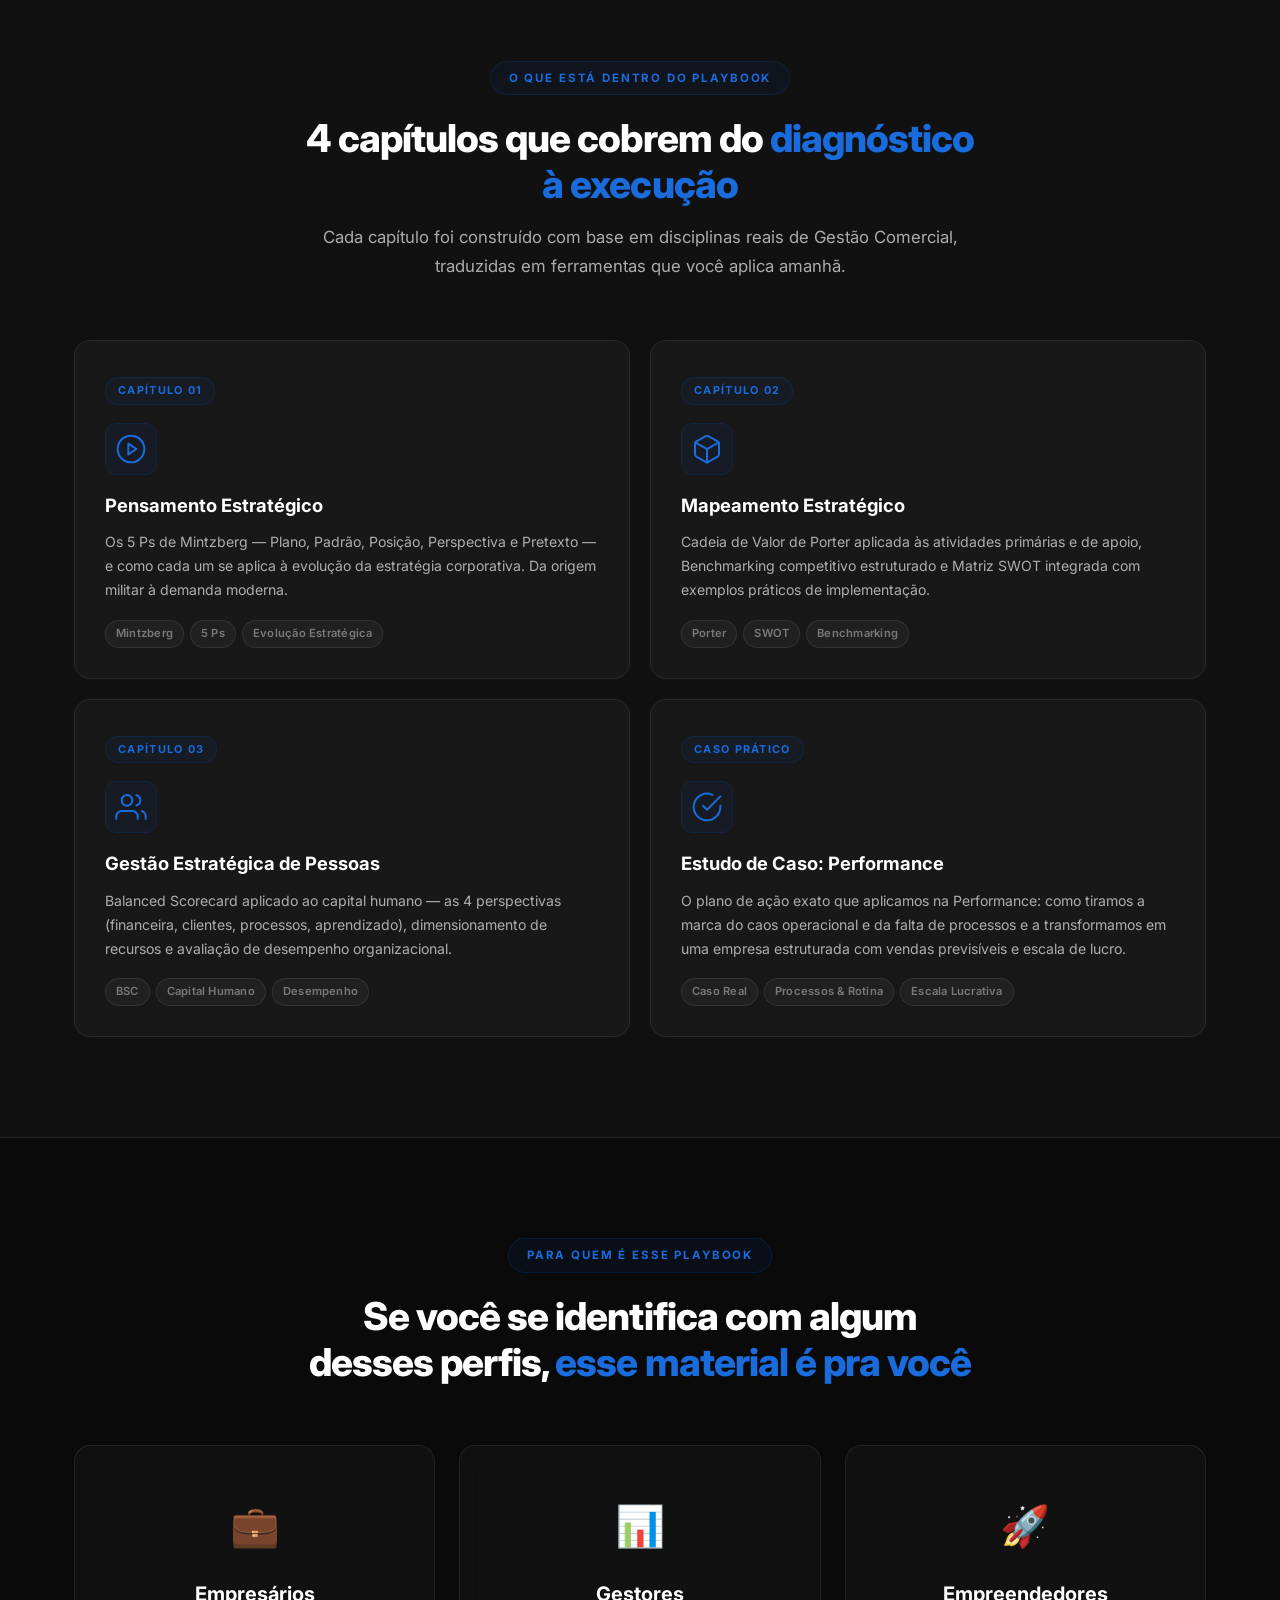
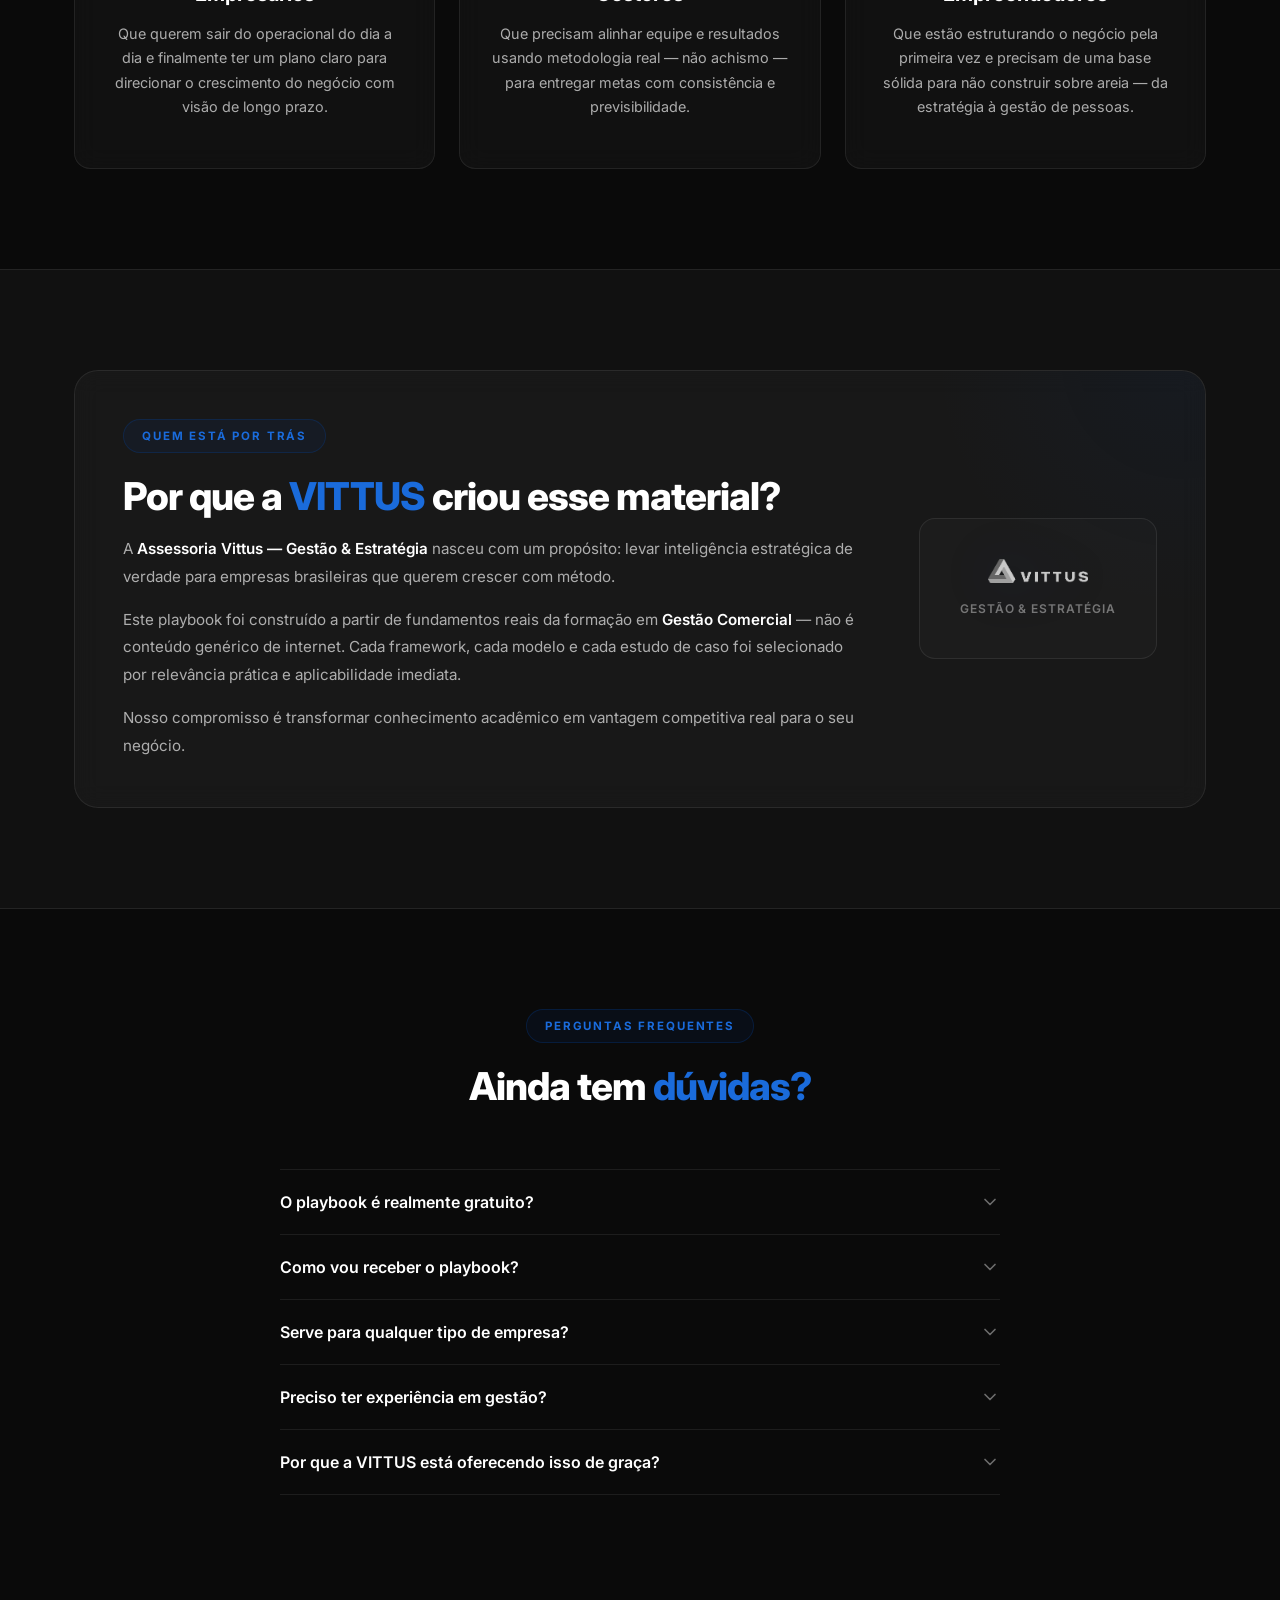
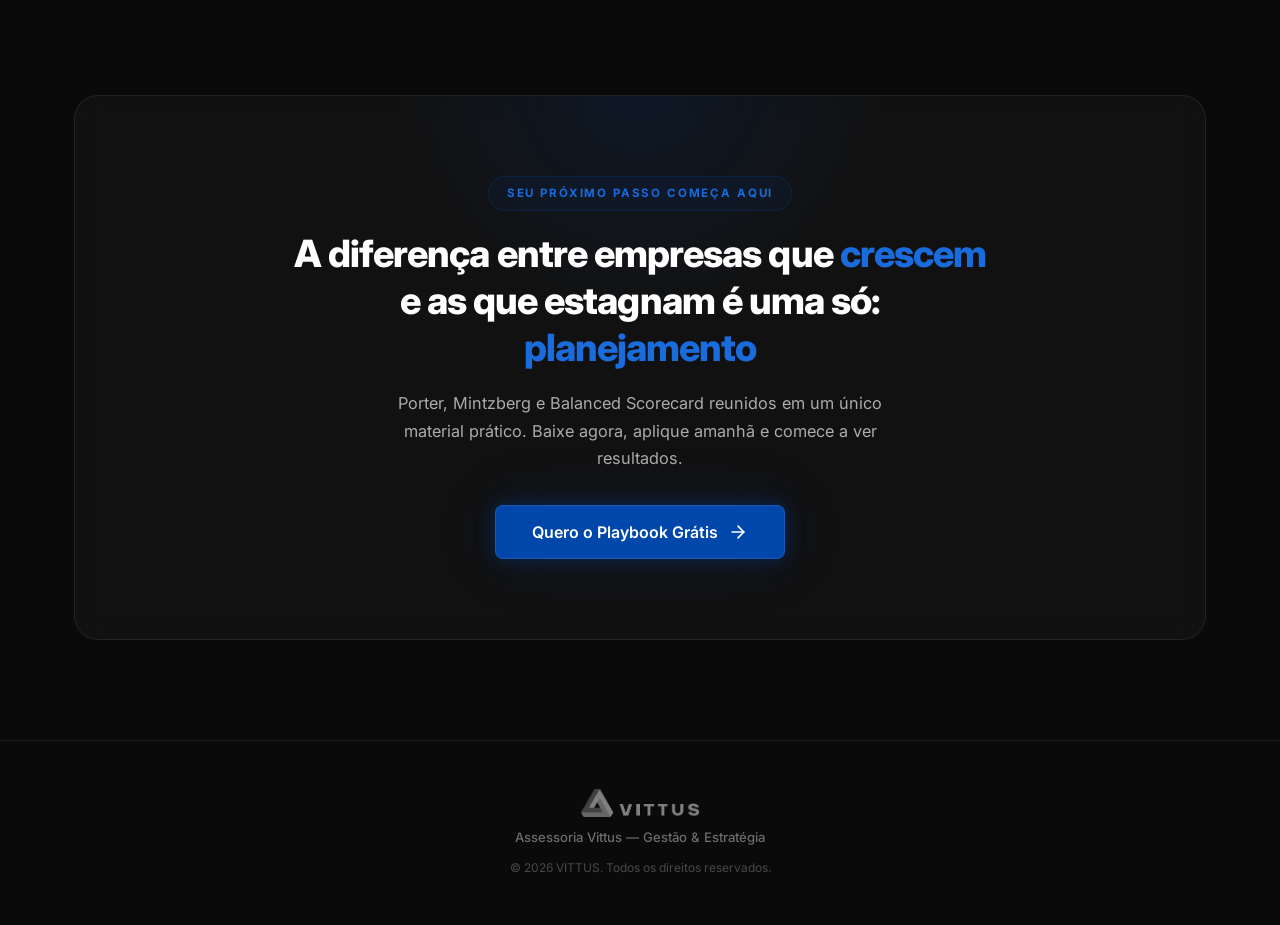
==== commit 61dcafbb: "feat(playbook): add clients logo carousel and copywriting titles" ====
--- a/playbook/index.html
+++ b/playbook/index.html
@@ -47,6 +47,104 @@
       </div>
     </div>
     <div class="hero__fade-bottom"></div>
+  </section>
+
+  <!-- ═══════════════════ CLIENTS MARQUEE ═══════════════════ -->
+  <section class="section section--logos">
+    <div class="container">
+      <div class="section__header reveal">
+        <span class="kicker">VALIDADO NO MERCADO REAL</span>
+        <h2 class="section__title">A mesma metodologia de gestão utilizada por <span class="text-accent">marcas em expansão</span></h2>
+        <p class="section__subtitle">Os conceitos do playbook não são teóricos: eles estruturam processos, organizam rotinas e aceleram o crescimento de operações reais.</p>
+      </div>
+    </div>
+    
+    <div class="marquee-section-wrapper reveal">
+      <div class="marquee-fade-left"></div>
+      <div class="marquee-fade-right"></div>
+      
+      <div class="marquee-container">
+        <!-- Set 1 -->
+        <div class="marquee-item">
+          <img src="logo-performance-new.png" alt="Performance" class="marquee-img" style="height: 170px; max-height: 170px;">
+        </div>
+        <div class="marquee-item">
+          <img src="logo-teodoro-new.png" alt="Teodoro & Siqueira Advogados" class="marquee-img">
+        </div>
+        <div class="marquee-item">
+          <img src="logo-gm.png" alt="GM" class="marquee-img">
+        </div>
+        <div class="marquee-item">
+          <img src="logo-mcallfloors-new.png" alt="MC All Floors" class="marquee-img">
+        </div>
+        <div class="marquee-item">
+          <img src="logo-nossaotica-new.png" alt="Nossa Ótica" class="marquee-img">
+        </div>
+        <div class="marquee-item">
+          <img src="logo-rocha-v3.png" alt="Rocha & Rocha Brasil" class="marquee-img">
+        </div>
+        
+        <!-- Set 2 -->
+        <div class="marquee-item">
+          <img src="logo-performance-new.png" alt="Performance" class="marquee-img" style="height: 170px; max-height: 170px;">
+        </div>
+        <div class="marquee-item">
+          <img src="logo-teodoro-new.png" alt="Teodoro & Siqueira Advogados" class="marquee-img">
+        </div>
+        <div class="marquee-item">
+          <img src="logo-gm.png" alt="GM" class="marquee-img">
+        </div>
+        <div class="marquee-item">
+          <img src="logo-mcallfloors-new.png" alt="MC All Floors" class="marquee-img">
+        </div>
+        <div class="marquee-item">
+          <img src="logo-nossaotica-new.png" alt="Nossa Ótica" class="marquee-img">
+        </div>
+        <div class="marquee-item">
+          <img src="logo-rocha-v3.png" alt="Rocha & Rocha Brasil" class="marquee-img">
+        </div>
+        
+        <!-- Set 3 -->
+        <div class="marquee-item">
+          <img src="logo-performance-new.png" alt="Performance" class="marquee-img" style="height: 170px; max-height: 170px;">
+        </div>
+        <div class="marquee-item">
+          <img src="logo-teodoro-new.png" alt="Teodoro & Siqueira Advogados" class="marquee-img">
+        </div>
+        <div class="marquee-item">
+          <img src="logo-gm.png" alt="GM" class="marquee-img">
+        </div>
+        <div class="marquee-item">
+          <img src="logo-mcallfloors-new.png" alt="MC All Floors" class="marquee-img">
+        </div>
+        <div class="marquee-item">
+          <img src="logo-nossaotica-new.png" alt="Nossa Ótica" class="marquee-img">
+        </div>
+        <div class="marquee-item">
+          <img src="logo-rocha-v3.png" alt="Rocha & Rocha Brasil" class="marquee-img">
+        </div>
+
+        <!-- Set 4 -->
+        <div class="marquee-item">
+          <img src="logo-performance-new.png" alt="Performance" class="marquee-img" style="height: 170px; max-height: 170px;">
+        </div>
+        <div class="marquee-item">
+          <img src="logo-teodoro-new.png" alt="Teodoro & Siqueira Advogados" class="marquee-img">
+        </div>
+        <div class="marquee-item">
+          <img src="logo-gm.png" alt="GM" class="marquee-img">
+        </div>
+        <div class="marquee-item">
+          <img src="logo-mcallfloors-new.png" alt="MC All Floors" class="marquee-img">
+        </div>
+        <div class="marquee-item">
+          <img src="logo-nossaotica-new.png" alt="Nossa Ótica" class="marquee-img">
+        </div>
+        <div class="marquee-item">
+          <img src="logo-rocha-v3.png" alt="Rocha & Rocha Brasil" class="marquee-img">
+        </div>
+      </div>
+    </div>
   </section>
 
   <!-- ═══════════════════ WHAT'S INSIDE ═══════════════════ -->
--- a/playbook/style.css
+++ b/playbook/style.css
@@ -1110,6 +1110,123 @@
 .audience-grid .audience-card:nth-child(2) { transition-delay: 0.15s; }
 .audience-grid .audience-card:nth-child(3) { transition-delay: 0.3s; }
 
+/* ── Section Logos (Marquee) ─────────────────────────── */
+.section--logos {
+  background: var(--bg-tertiary);
+  border-top: 1px solid var(--border);
+  border-bottom: 1px solid var(--border);
+  padding: 80px 0;
+  overflow: hidden;
+}
+
+.marquee-section-wrapper {
+  position: relative;
+  width: 100%;
+  padding: 1.5rem 0;
+  overflow: hidden;
+  z-index: 10;
+}
+
+.marquee-fade-left,
+.marquee-fade-right {
+  position: absolute;
+  top: 0;
+  width: 220px;
+  height: 100%;
+  z-index: 2;
+  pointer-events: none;
+}
+
+.marquee-fade-left {
+  left: 0;
+  background: linear-gradient(to right, var(--bg-primary), transparent);
+}
+
+.marquee-fade-right {
+  right: 0;
+  background: linear-gradient(to left, var(--bg-primary), transparent);
+}
+
+.marquee-container {
+  display: flex;
+  width: max-content;
+  gap: 4.5rem;
+  animation: marqueeAnimation 30s linear infinite;
+  align-items: center;
+  will-change: transform;
+  -webkit-backface-visibility: hidden;
+  backface-visibility: hidden;
+}
+
+.marquee-item {
+  display: flex;
+  align-items: center;
+  justify-content: center;
+  cursor: default;
+}
+
+.marquee-img {
+  height: 120px;
+  width: auto;
+  max-height: 120px;
+  max-width: 200px;
+  object-fit: contain;
+  transition: opacity var(--transition);
+  opacity: 0.75;
+  mix-blend-mode: screen;
+}
+
+.marquee-item:hover .marquee-img {
+  opacity: 1;
+}
+
+@keyframes marqueeAnimation {
+  0% {
+    transform: translate3d(0, 0, 0);
+  }
+  100% {
+    transform: translate3d(-50%, 0, 0);
+  }
+}
+
+/* Responsive styles for marquee */
+@media (max-width: 768px) {
+  .section--logos {
+    padding: 60px 0;
+  }
+  
+  .marquee-container {
+    gap: 2.5rem;
+    animation-duration: 22s;
+  }
+  
+  .marquee-img {
+    height: 80px;
+    max-height: 80px;
+    max-width: 130px;
+  }
+  
+  .marquee-img[style*="height: 170px"] {
+    height: 90px !important;
+    max-height: 90px !important;
+  }
+  
+  img[src*="logo-gm"] {
+    height: 50px !important;
+    max-height: 50px !important;
+  }
+  
+  img[src*="logo-teodoro"] {
+    height: 60px !important;
+    max-height: 60px !important;
+  }
+  
+  .marquee-fade-left,
+  .marquee-fade-right {
+    width: 80px;
+  }
+}
+
 /* ═══════════════════════════════════════════════════════
    RESPONSIVE — TABLET
    ═══════════════════════════════════════════════════════ */
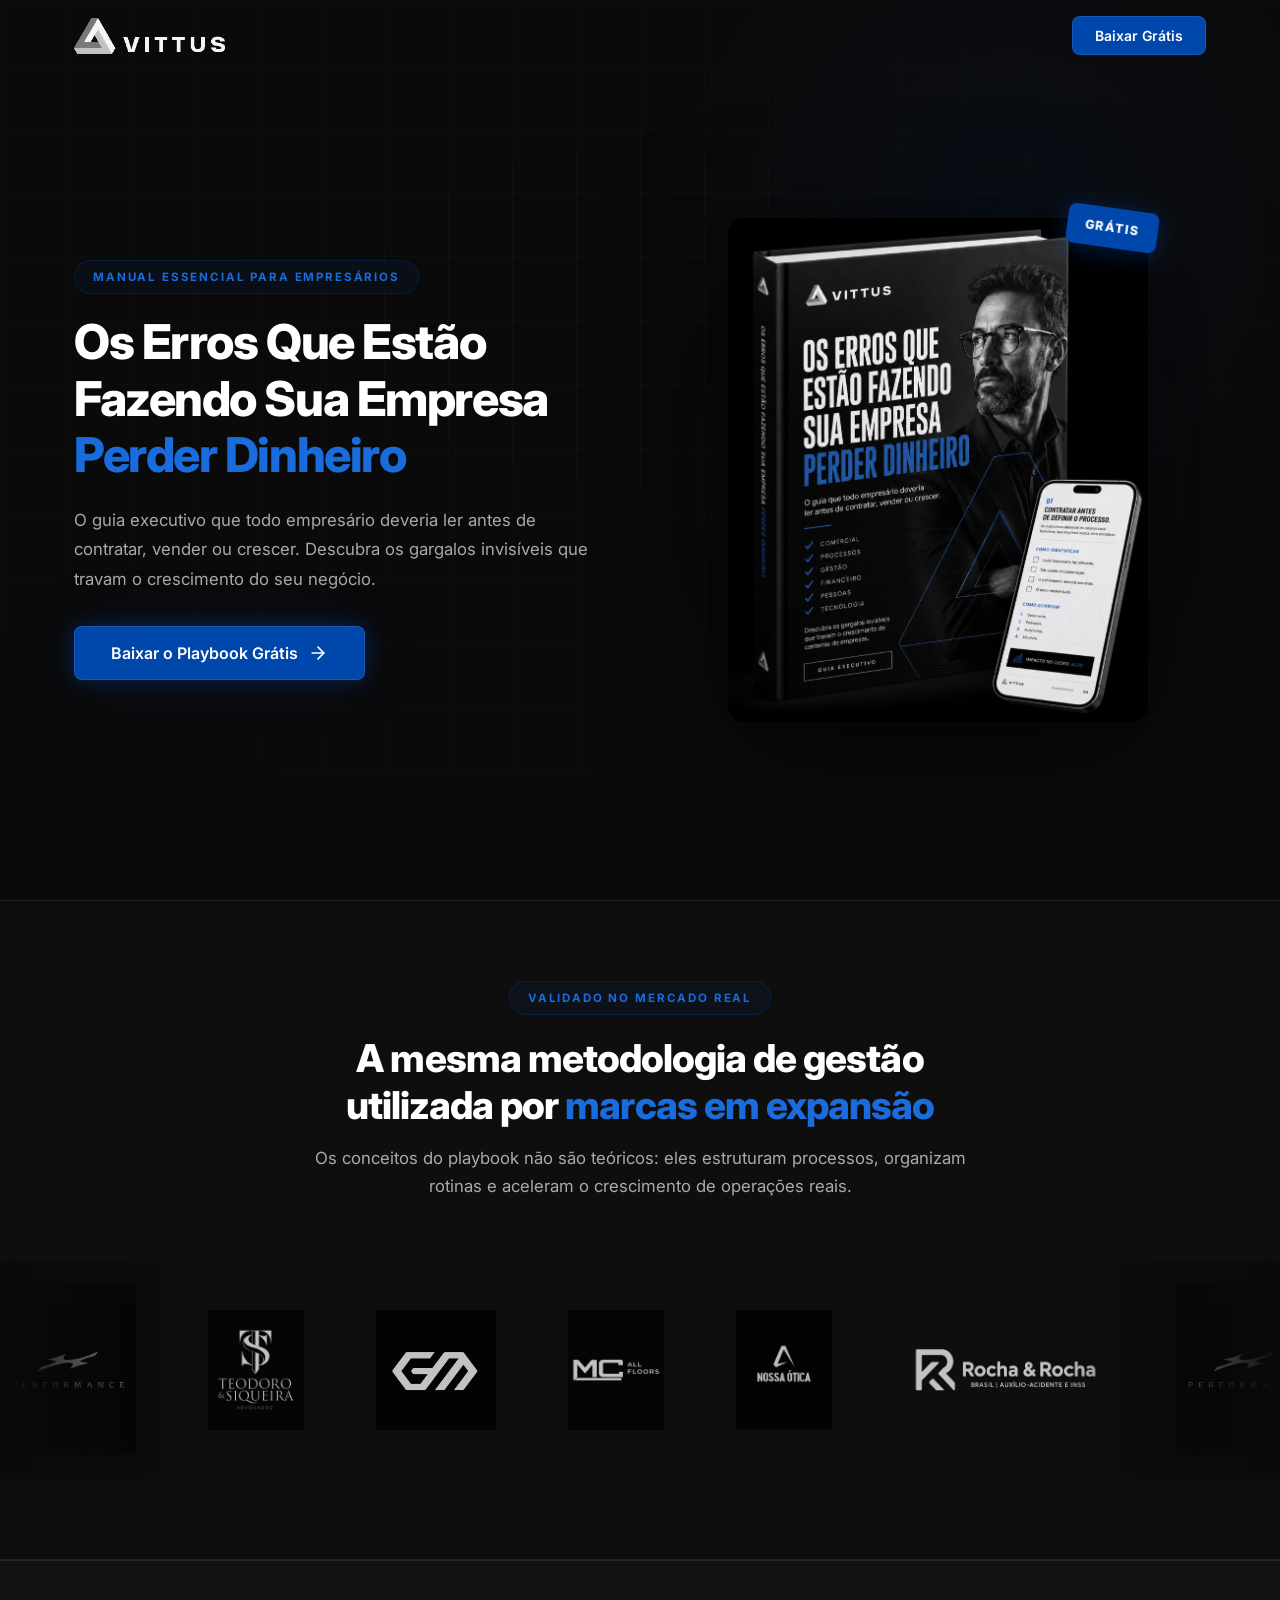
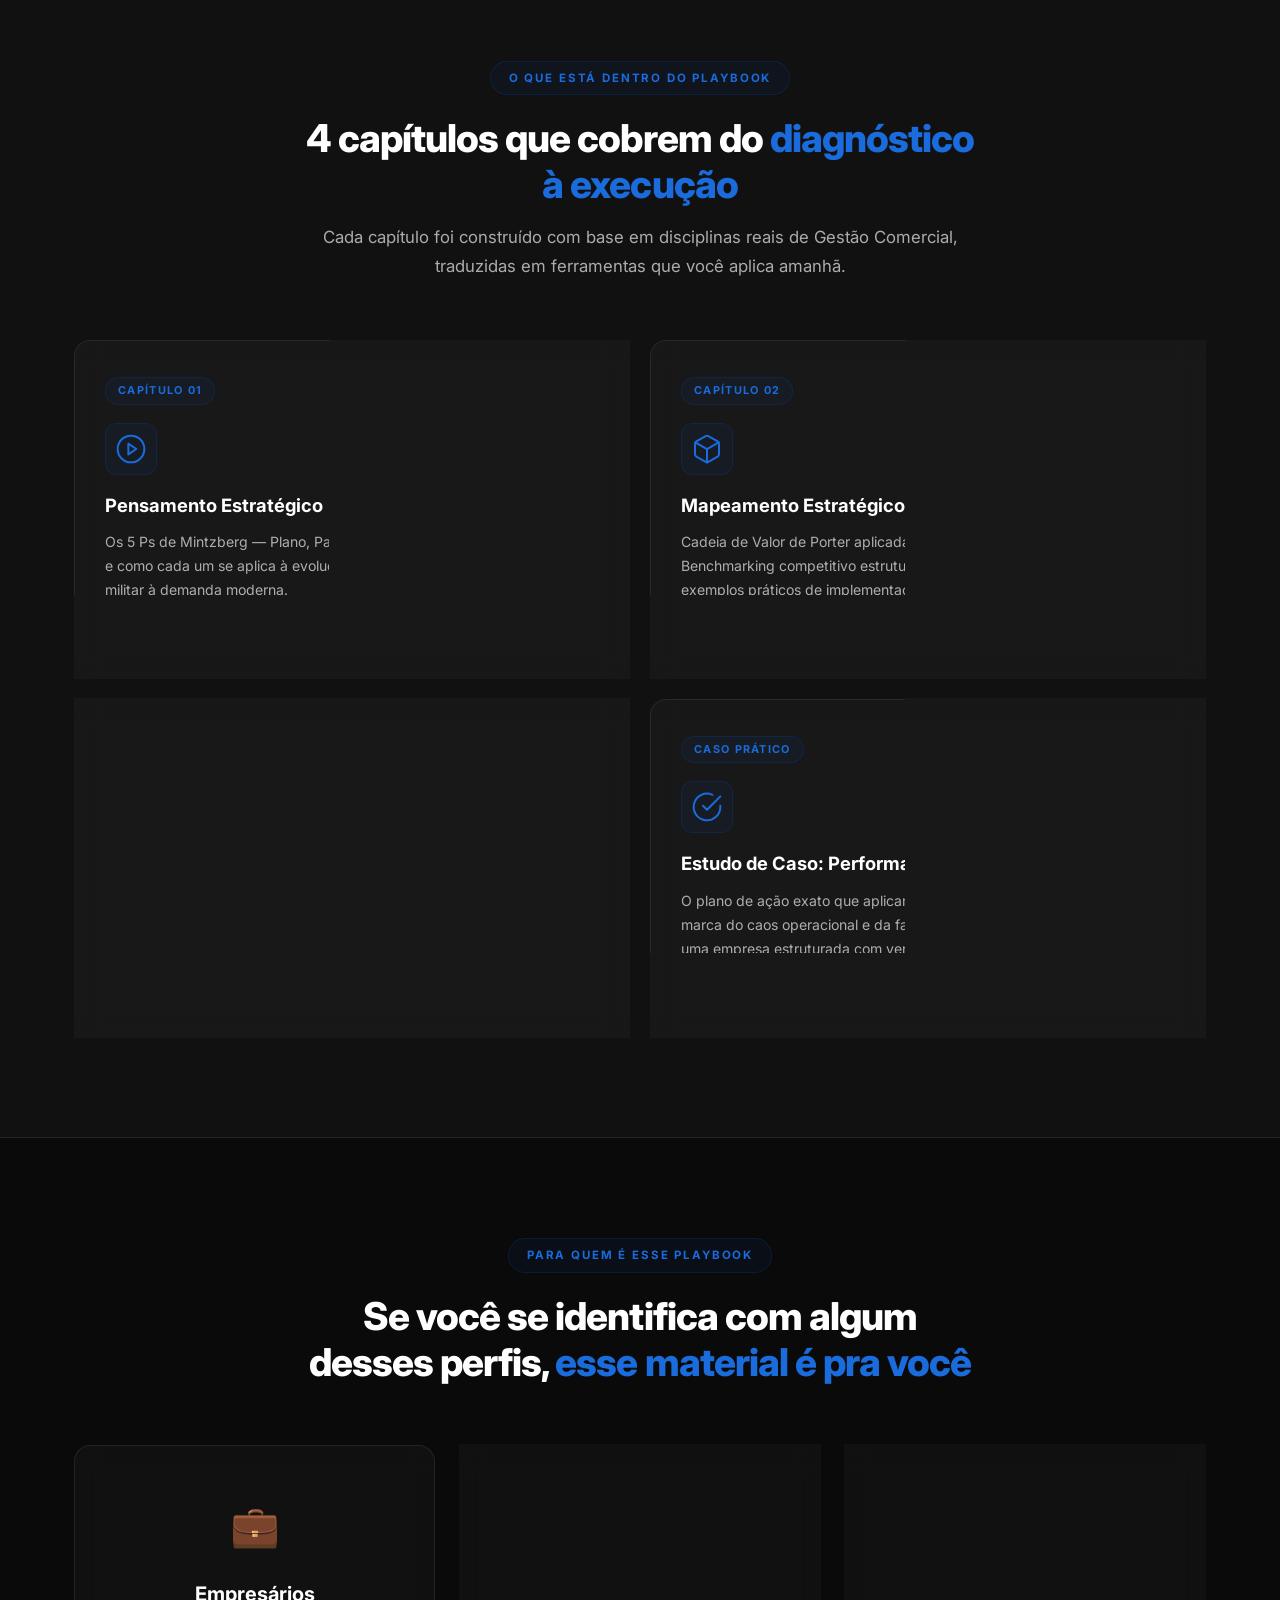
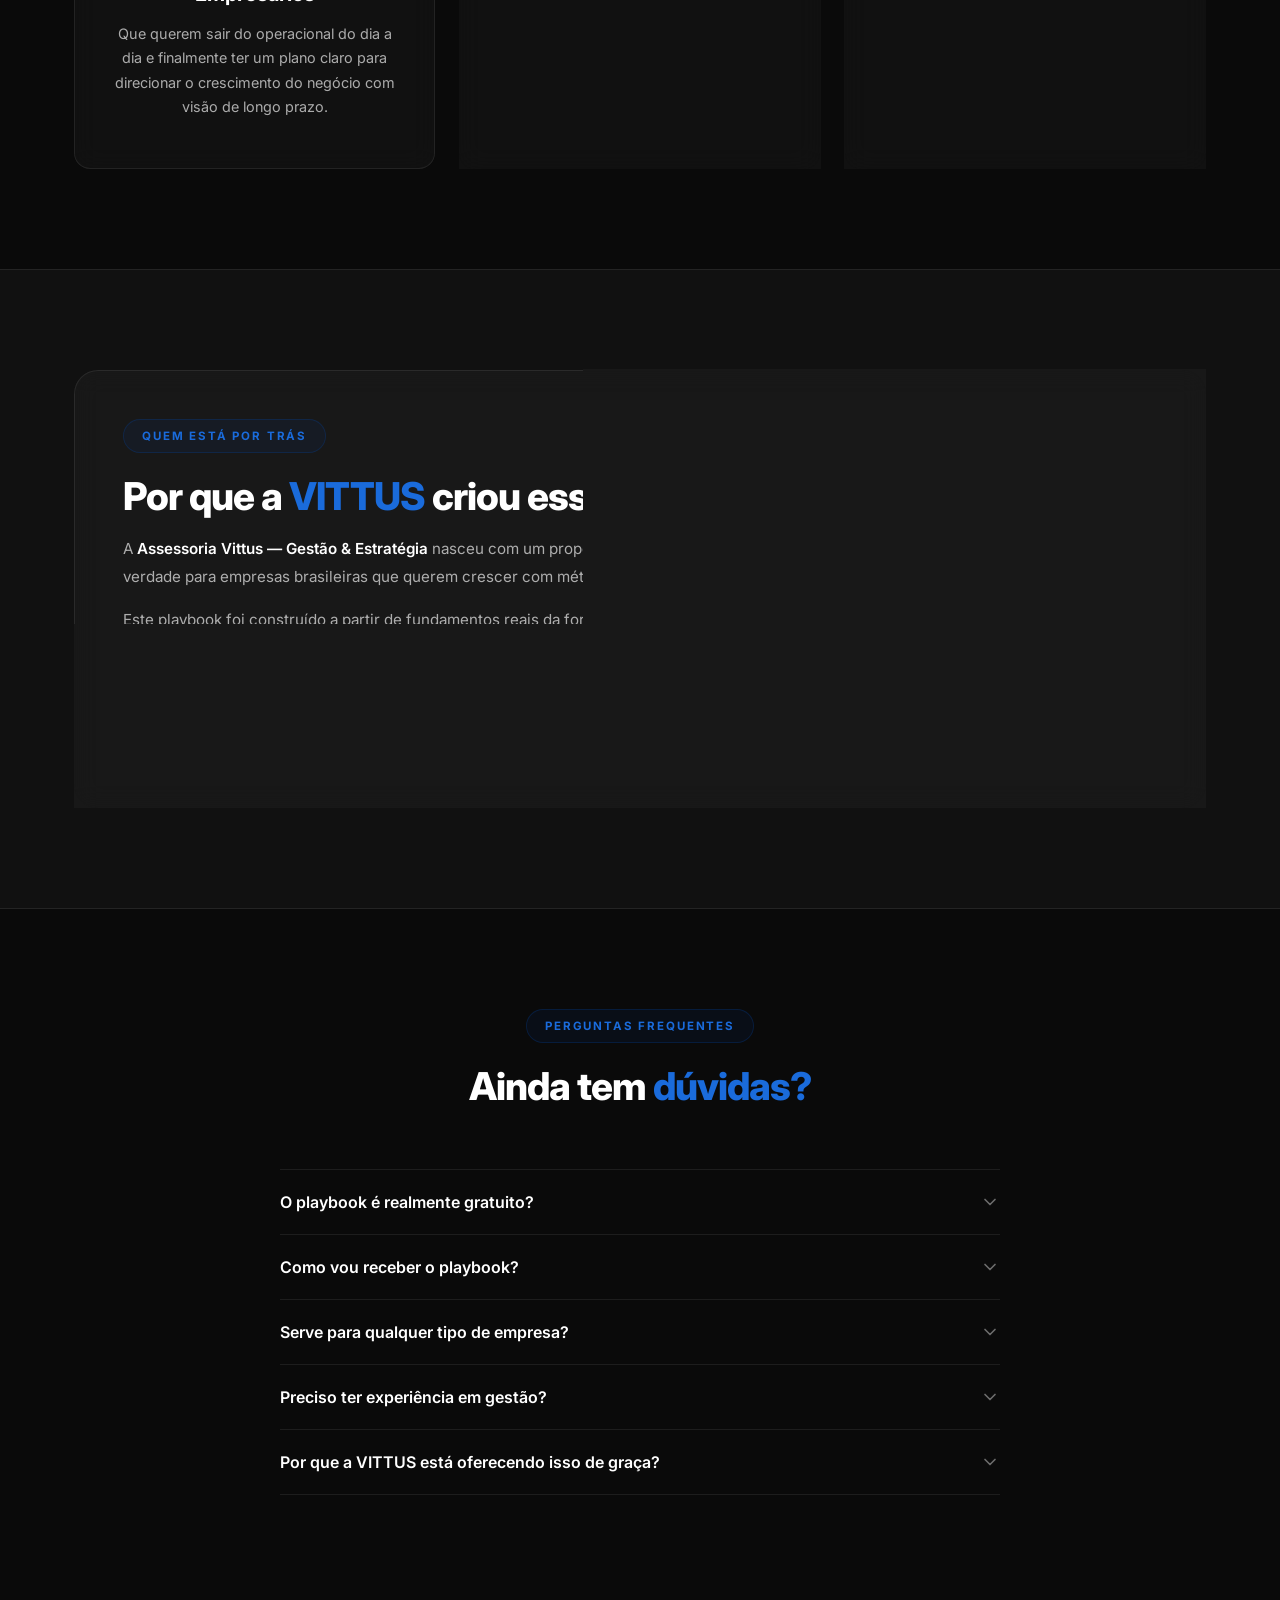
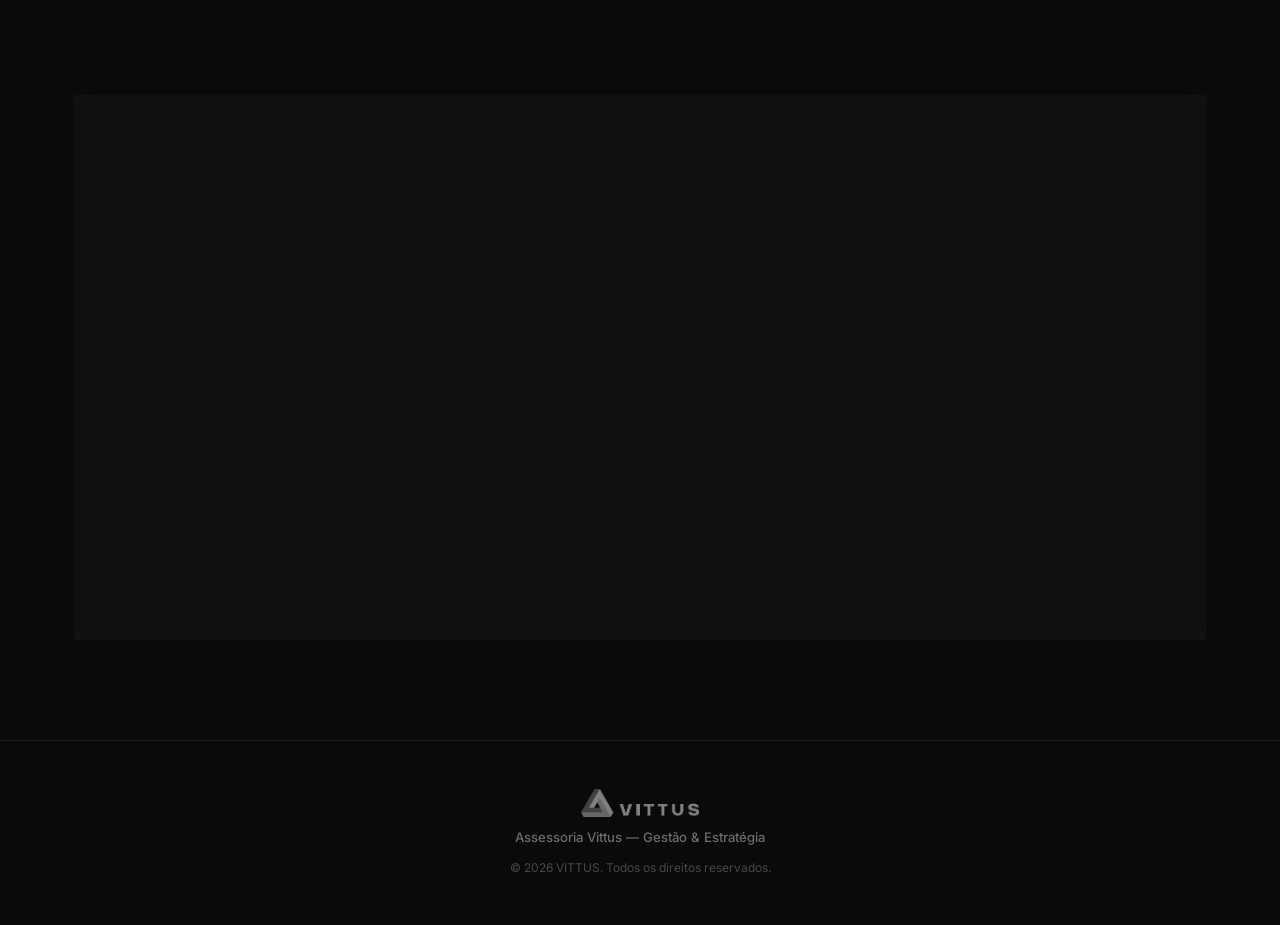
==== commit 5c415843: "fix(playbook): remove reveal animations from logos section for instant loading" ====
--- a/playbook/index.html
+++ b/playbook/index.html
@@ -52,14 +52,14 @@
   <!-- ═══════════════════ CLIENTS MARQUEE ═══════════════════ -->
   <section class="section section--logos">
     <div class="container">
-      <div class="section__header reveal">
+      <div class="section__header">
         <span class="kicker">VALIDADO NO MERCADO REAL</span>
         <h2 class="section__title">A mesma metodologia de gestão utilizada por <span class="text-accent">marcas em expansão</span></h2>
         <p class="section__subtitle">Os conceitos do playbook não são teóricos: eles estruturam processos, organizam rotinas e aceleram o crescimento de operações reais.</p>
       </div>
     </div>
     
-    <div class="marquee-section-wrapper reveal">
+    <div class="marquee-section-wrapper">
       <div class="marquee-fade-left"></div>
       <div class="marquee-fade-right"></div>
       
